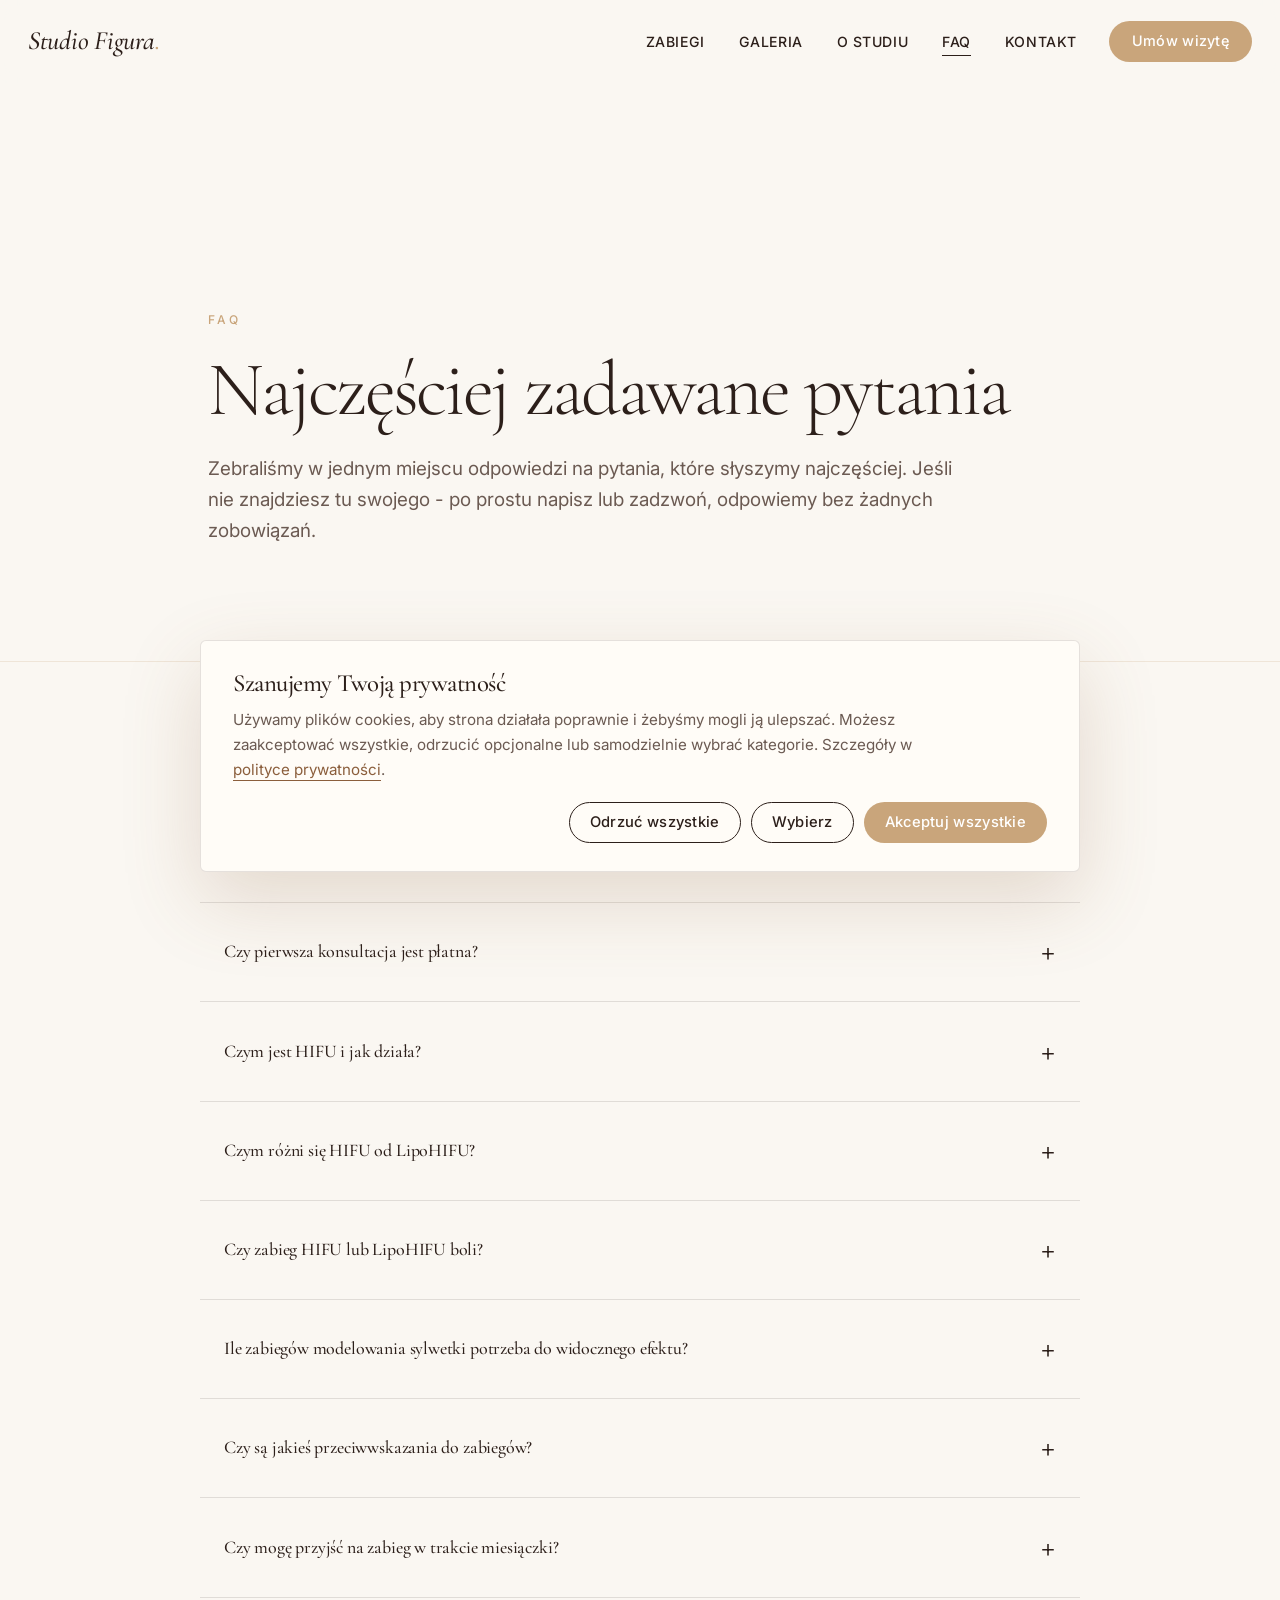
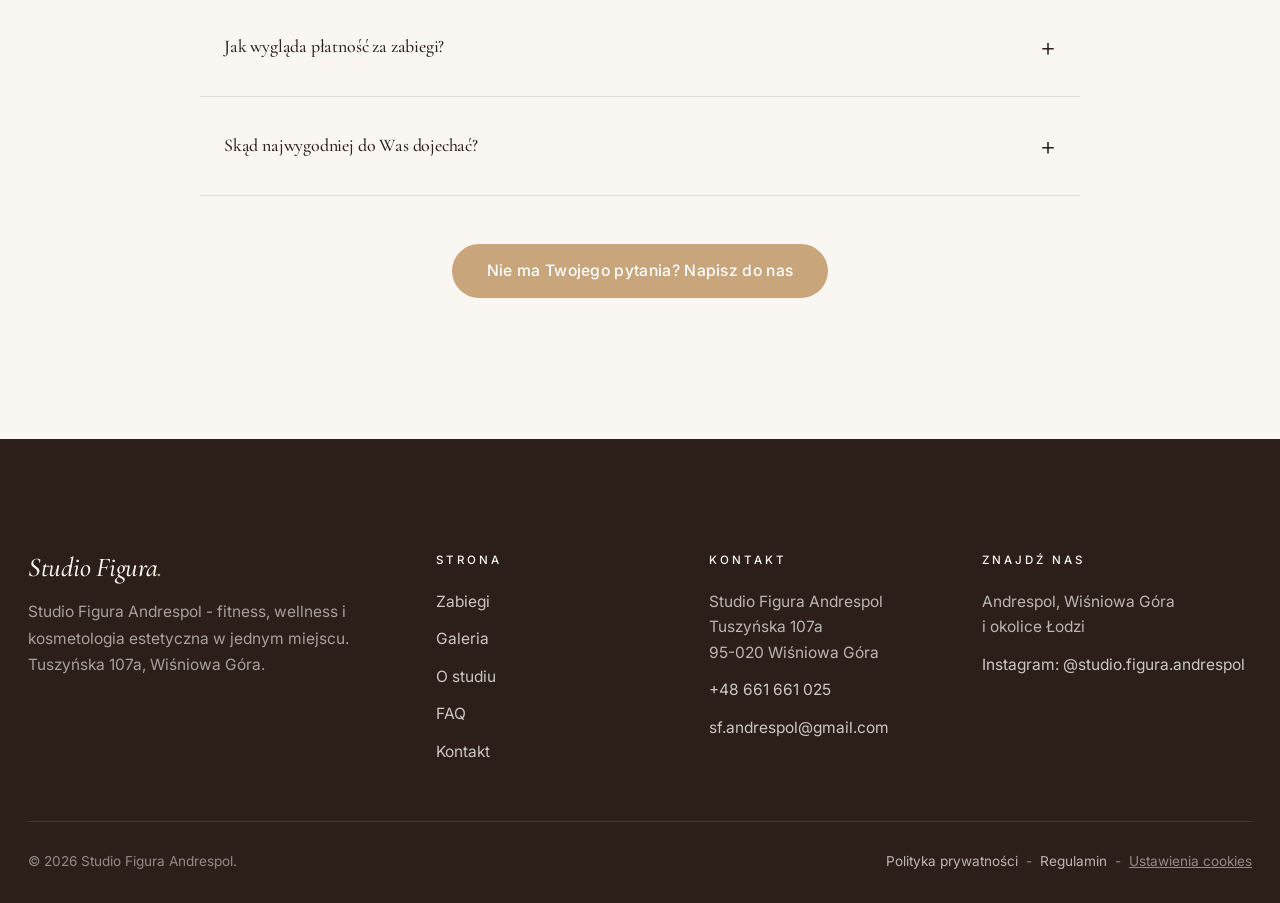
==== faq.html @ c06882e1 "feat: premium feminine visual upgrade (palette, typography, navbar, logo) Agent-Logs-Url: https://gi" ====
<!DOCTYPE html>
<html lang="pl">
<head>
  <meta charset="UTF-8" />
  <script>document.documentElement.classList.add("js")</script>
  <meta name="viewport" content="width=device-width, initial-scale=1.0" />
  <title>FAQ - najczęściej zadawane pytania | Studio Figura Andrespol</title>
  <meta name="description" content="Odpowiedzi na najczęstsze pytania o zabiegi w Studio Figura Andrespol: HIFU, LipoHIFU, modelowanie sylwetki, kosmetologia. Czas trwania, efekty, przeciwwskazania." />
  <meta name="theme-color" content="#C9A57B" />
  <link rel="icon" href="assets/favicon.svg" type="image/svg+xml" />
  <link rel="preconnect" href="https://fonts.googleapis.com" />
  <link rel="preconnect" href="https://fonts.gstatic.com" crossorigin />
  <link href="https://fonts.googleapis.com/css2?family=Cormorant+Garamond:ital,wght@0,300;0,400;0,500;0,600;1,400;1,500&display=swap" rel="stylesheet" />
  <link href="https://fonts.googleapis.com/css2?family=Inter:wght@300;400;500;600&display=swap" rel="stylesheet" />
  <link rel="stylesheet" href="style.css" />
  <meta name="robots" content="index, follow, max-image-preview:large, max-snippet:-1, max-video-preview:-1" />
  <meta name="author" content="Studio Figura Andrespol" />
  <link rel="canonical" href="https://studiofigura-andrespol.pl/faq" />
  <meta property="og:url" content="https://studiofigura-andrespol.pl/faq" />
  <meta property="og:type" content="website" />
  <meta property="og:locale" content="pl_PL" />
  <meta property="og:site_name" content="Studio Figura Andrespol" />
  <meta property="og:title" content="FAQ - najczęściej zadawane pytania | Studio Figura Andrespol" />
  <meta property="og:description" content="Odpowiedzi na najczęstsze pytania o zabiegi: HIFU, LipoHIFU, modelowanie sylwetki, kosmetologia." />
  <meta property="og:image" content="https://studiofigura-andrespol.pl/zdjecia/hifu.jpg" />
  <meta property="og:image:width" content="1600" />
  <meta property="og:image:height" content="1067" />
  <meta name="twitter:card" content="summary_large_image" />
  <meta name="twitter:title" content="FAQ - najczęściej zadawane pytania | Studio Figura Andrespol" />
  <meta name="twitter:description" content="Odpowiedzi na najczęstsze pytania o zabiegi w Studio Figura Andrespol." />
  <meta name="twitter:image" content="https://studiofigura-andrespol.pl/zdjecia/hifu.jpg" />
  <link rel="alternate" hreflang="pl-PL" href="https://studiofigura-andrespol.pl/faq" />
  <link rel="alternate" hreflang="x-default" href="https://studiofigura-andrespol.pl/faq" />
  <script type="application/ld+json">
  {
    "@context": "https://schema.org",
    "@type": "FAQPage",
    "mainEntity": [
      {
        "@type": "Question",
        "name": "Jak umówić wizytę w Studio Figura Andrespol?",
        "acceptedAnswer": {
          "@type": "Answer",
          "text": "Najprościej zadzwonić pod numer +48 661 661 025 albo napisać na sf.andrespol@gmail.com lub przez formularz na stronie. Można też napisać do nas na Instagramie @studio.figura.andrespol. Odpowiadamy zwykle tego samego dnia."
        }
      },
      {
        "@type": "Question",
        "name": "Czy pierwsza konsultacja jest płatna?",
        "acceptedAnswer": {
          "@type": "Answer",
          "text": "Nie. Pierwsza konsultacja jest bezpłatna i niezobowiązująca. Spotykamy się w studiu, sprawdzamy stan skóry lub sylwetki, słuchamy Twoich oczekiwań i proponujemy plan zabiegów. Decyzję, czy się na to umawiasz, podejmujesz na spokojnie w domu."
        }
      },
      {
        "@type": "Question",
        "name": "Czym jest HIFU i jak działa?",
        "acceptedAnswer": {
          "@type": "Answer",
          "text": "HIFU (High Intensity Focused Ultrasound) to skoncentrowane ultradźwięki, które docierają do głębszych warstw skóry i pobudzają je do produkcji nowego kolagenu. W efekcie skóra staje się bardziej napięta, a kontur twarzy bardziej wyraźny - bez nacięć, bez igieł i bez rekonwalescencji. Pierwsze efekty widać po kilku tygodniach, a pełny rezultat po 2-3 miesiącach."
        }
      },
      {
        "@type": "Question",
        "name": "Czym różni się HIFU od LipoHIFU?",
        "acceptedAnswer": {
          "@type": "Answer",
          "text": "Mechanizm jest podobny, ale głębokość pracy inna. HIFU pracuje na warstwie skóry właściwej i powięzi - ujędrnia i unosi tkanki. LipoHIFU dociera głębiej, do warstwy tkanki tłuszczowej, i służy do redukcji tłuszczu w wybranym miejscu (np. brzuch, uda, ramiona). Często łączymy oba zabiegi w jednej okolicy ciała - dla efektu modelującego i ujędrniającego jednocześnie."
        }
      },
      {
        "@type": "Question",
        "name": "Czy zabieg HIFU lub LipoHIFU boli?",
        "acceptedAnswer": {
          "@type": "Answer",
          "text": "Większość osób opisuje zabieg jako odczuwalny, ale całkowicie do zniesienia - przypomina lekkie ukłucia od środka i ciepło. Intensywność dobieramy do Twojego progu bólu. Po zabiegu nie ma siniaków ani opuchlizny - od razu wracasz do normalnych zajęć."
        }
      },
      {
        "@type": "Question",
        "name": "Ile zabiegów modelowania sylwetki potrzeba do widocznego efektu?",
        "acceptedAnswer": {
          "@type": "Answer",
          "text": "Pierwsze efekty widać już po 4-6 zabiegach, ale dla trwałego rezultatu zalecamy serię 10-12 sesji w odstępach 2-3 razy w tygodniu. Po skończonej serii wystarczy 1-2 wizyty miesięcznie dla utrzymania efektu. Każdy plan dobieramy indywidualnie - dużo zależy od punktu wyjścia i celu."
        }
      },
      {
        "@type": "Question",
        "name": "Czy są jakieś przeciwwskazania do zabiegów?",
        "acceptedAnswer": {
          "@type": "Answer",
          "text": "Tak. Najczęstsze przeciwwskazania to ciąża i karmienie piersią, choroby nowotworowe, rozrusznik serca, padaczka, świeże blizny, infekcje skórne, niektóre choroby autoimmunologiczne i przyjmowanie określonych leków. Pełną listę omawiamy podczas konsultacji - dlatego ten etap jest dla nas tak ważny."
        }
      },
      {
        "@type": "Question",
        "name": "Czy mogę przyjść na zabieg w trakcie miesiączki?",
        "acceptedAnswer": {
          "@type": "Answer",
          "text": "Większość zabiegów można wykonywać w trakcie miesiączki, jednak skóra bywa wtedy bardziej wrażliwa, a komfort niższy. Zabiegi w okolicy brzucha (np. LipoHIFU brzucha) lepiej przełożyć na inny termin. W razie wątpliwości po prostu zadzwoń - ustalimy wspólnie."
        }
      },
      {
        "@type": "Question",
        "name": "Jak wygląda płatność za zabiegi?",
        "acceptedAnswer": {
          "@type": "Answer",
          "text": "Płacisz za każdą wizytę po zabiegu - gotówką, kartą lub przelewem. Przy seriach zabiegów oferujemy zwykle korzystniejszą cenę za pakiet, ale to Ty decydujesz, czy chcesz płacić w pakiecie, czy za każdą wizytę osobno. Bez ukrytych kosztów - ceny zawsze są jasne na początku."
        }
      },
      {
        "@type": "Question",
        "name": "Skąd najwygodniej do Was dojechać?",
        "acceptedAnswer": {
          "@type": "Answer",
          "text": "Studio jest przy ulicy Tuszyńskiej 107a w Wiśniowej Górze (95-020), tuż obok Andrespolu. Dojeżdżamy łatwo z Łodzi (Widzew, Olechów), z Andrespolu, Bedonia, Brzezin i okolic. Pod studiem jest miejsce parkingowe."
        }
      }
    ]
  }
  </script>
</head>
<body>

  <header class="nav" role="banner">
    <div class="container nav__inner">
      <a href="index.html" class="nav__logo" aria-label="Studio Figura Andrespol - strona główna">
        <span class="nav__logo-mark">Studio Figura<span class="nav__logo-dot" aria-hidden="true">.</span></span>
      </a>
      <nav aria-label="Główna nawigacja">
        <ul class="nav__links">
          <li><a class="nav__link" data-page="oferta"      href="oferta.html">Zabiegi</a></li>
          <li><a class="nav__link" data-page="realizacje"  href="realizacje.html">Galeria</a></li>
          <li><a class="nav__link" data-page="o-pracowni"  href="o-pracowni.html">O studiu</a></li>
          <li><a class="nav__link" data-page="faq"         href="faq.html">FAQ</a></li>
          <li><a class="nav__link" data-page="kontakt"     href="kontakt.html">Kontakt</a></li>
          <li><a class="btn btn--primary nav__cta" href="kontakt.html">Umów wizytę</a></li>
        </ul>
      </nav>
      <button class="nav__burger" aria-label="Otwórz menu" aria-expanded="false"><span></span><span></span><span></span></button>
      <div class="nav__drawer" role="dialog" aria-label="Menu mobilne">
        <a class="nav__link" href="oferta.html">Zabiegi</a>
        <a class="nav__link" href="realizacje.html">Galeria</a>
        <a class="nav__link" href="o-pracowni.html">O studiu</a>
        <a class="nav__link" href="faq.html">FAQ</a>
        <a class="nav__link" href="kontakt.html">Kontakt</a>
        <a class="btn btn--primary" href="kontakt.html">Umów wizytę</a>
      </div>
    </div>
  </header>

  <section class="subhero">
    <div class="container subhero__inner">
      <span class="eyebrow reveal">FAQ</span>
      <h1 class="reveal delay-1">Najczęściej zadawane pytania</h1>
      <p class="lead reveal delay-2">Zebraliśmy w jednym miejscu odpowiedzi na pytania, które słyszymy najczęściej. Jeśli nie znajdziesz tu swojego - po prostu napisz lub zadzwoń, odpowiemy bez żadnych zobowiązań.</p>
    </div>
  </section>

  <section class="section">
    <div class="container">
      <div class="faq">

        <details class="faq__item reveal">
          <summary class="faq__q">Jak umówić wizytę w Studio Figura Andrespol?</summary>
          <div class="faq__a">
            Najprościej zadzwonić pod numer <a href="tel:+48661661025">+48 661 661 025</a> albo napisać na <a href="mailto:sf.andrespol@gmail.com">sf.andrespol@gmail.com</a> lub przez formularz na stronie. Można też napisać do nas na Instagramie <a href="https://www.instagram.com/studio.figura.andrespol/" rel="noopener" target="_blank">@studio.figura.andrespol</a>. Odpowiadamy zwykle tego samego dnia.
          </div>
        </details>

        <details class="faq__item reveal">
          <summary class="faq__q">Czy pierwsza konsultacja jest płatna?</summary>
          <div class="faq__a">
            Nie. Pierwsza konsultacja jest bezpłatna i niezobowiązująca. Spotykamy się w studiu, sprawdzamy stan skóry lub sylwetki, słuchamy Twoich oczekiwań i proponujemy plan zabiegów. Decyzję, czy się na to umawiasz, podejmujesz na spokojnie w domu.
          </div>
        </details>

        <details class="faq__item reveal">
          <summary class="faq__q">Czym jest HIFU i jak działa?</summary>
          <div class="faq__a">
            HIFU (High Intensity Focused Ultrasound) to skoncentrowane ultradźwięki, które docierają do głębszych warstw skóry i pobudzają je do produkcji nowego kolagenu. W efekcie skóra staje się bardziej napięta, a kontur twarzy bardziej wyraźny - bez nacięć, bez igieł i bez rekonwalescencji. Pierwsze efekty widać po kilku tygodniach, a pełny rezultat po 2-3 miesiącach.
          </div>
        </details>

        <details class="faq__item reveal">
          <summary class="faq__q">Czym różni się HIFU od LipoHIFU?</summary>
          <div class="faq__a">
            Mechanizm jest podobny, ale głębokość pracy inna. HIFU pracuje na warstwie skóry właściwej i powięzi - ujędrnia i unosi tkanki. LipoHIFU dociera głębiej, do warstwy tkanki tłuszczowej, i służy do redukcji tłuszczu w wybranym miejscu (np. brzuch, uda, ramiona). Często łączymy oba zabiegi w jednej okolicy ciała - dla efektu modelującego i ujędrniającego jednocześnie.
          </div>
        </details>

        <details class="faq__item reveal">
          <summary class="faq__q">Czy zabieg HIFU lub LipoHIFU boli?</summary>
          <div class="faq__a">
            Większość osób opisuje zabieg jako odczuwalny, ale całkowicie do zniesienia - przypomina lekkie ukłucia od środka i ciepło. Intensywność dobieramy do Twojego progu bólu. Po zabiegu nie ma siniaków ani opuchlizny - od razu wracasz do normalnych zajęć.
          </div>
        </details>

        <details class="faq__item reveal">
          <summary class="faq__q">Ile zabiegów modelowania sylwetki potrzeba do widocznego efektu?</summary>
          <div class="faq__a">
            Pierwsze efekty widać już po 4-6 zabiegach, ale dla trwałego rezultatu zalecamy serię 10-12 sesji w odstępach 2-3 razy w tygodniu. Po skończonej serii wystarczy 1-2 wizyty miesięcznie dla utrzymania efektu. Każdy plan dobieramy indywidualnie - dużo zależy od punktu wyjścia i celu.
          </div>
        </details>

        <details class="faq__item reveal">
          <summary class="faq__q">Czy są jakieś przeciwwskazania do zabiegów?</summary>
          <div class="faq__a">
            Tak. Najczęstsze przeciwwskazania to ciąża i karmienie piersią, choroby nowotworowe, rozrusznik serca, padaczka, świeże blizny, infekcje skórne, niektóre choroby autoimmunologiczne i przyjmowanie określonych leków. Pełną listę omawiamy podczas konsultacji - dlatego ten etap jest dla nas tak ważny.
          </div>
        </details>

        <details class="faq__item reveal">
          <summary class="faq__q">Czy mogę przyjść na zabieg w trakcie miesiączki?</summary>
          <div class="faq__a">
            Większość zabiegów można wykonywać w trakcie miesiączki, jednak skóra bywa wtedy bardziej wrażliwa, a komfort niższy. Zabiegi w okolicy brzucha (np. LipoHIFU brzucha) lepiej przełożyć na inny termin. W razie wątpliwości po prostu zadzwoń - ustalimy wspólnie.
          </div>
        </details>

        <details class="faq__item reveal">
          <summary class="faq__q">Jak wygląda płatność za zabiegi?</summary>
          <div class="faq__a">
            Płacisz za każdą wizytę po zabiegu - gotówką, kartą lub przelewem. Przy seriach zabiegów oferujemy zwykle korzystniejszą cenę za pakiet, ale to Ty decydujesz, czy chcesz płacić w pakiecie, czy za każdą wizytę osobno. Bez ukrytych kosztów - ceny zawsze są jasne na początku.
          </div>
        </details>

        <details class="faq__item reveal">
          <summary class="faq__q">Skąd najwygodniej do Was dojechać?</summary>
          <div class="faq__a">
            Studio jest przy ulicy Tuszyńskiej 107a w Wiśniowej Górze (95-020), tuż obok Andrespolu. Dojeżdżamy łatwo z Łodzi (Widzew, Olechów), z Andrespolu, Bedonia, Brzezin i okolic. Pod studiem jest miejsce parkingowe.
          </div>
        </details>

      </div>

      <div class="text-center mt-l reveal">
        <a class="btn btn--primary btn--lg" href="kontakt.html">Nie ma Twojego pytania? Napisz do nas</a>
      </div>
    </div>
  </section>

  <footer class="footer" role="contentinfo">
    <div class="container">
      <div class="footer__top">
        <div class="footer__brand">
          <span class="nav__logo-mark">Studio Figura<span class="nav__logo-dot" aria-hidden="true">.</span></span>
          <p>Studio Figura Andrespol - fitness, wellness i kosmetologia estetyczna w jednym miejscu. Tuszyńska 107a, Wiśniowa Góra.</p>
        </div>
        <div class="footer__col"><h5>Strona</h5>
          <ul>
            <li><a href="oferta.html">Zabiegi</a></li>
            <li><a href="realizacje.html">Galeria</a></li>
            <li><a href="o-pracowni.html">O studiu</a></li>
            <li><a href="faq.html">FAQ</a></li>
            <li><a href="kontakt.html">Kontakt</a></li>
          </ul>
        </div>
        <div class="footer__col"><h5>Kontakt</h5>
          <ul>
            <li>Studio Figura Andrespol<br/>Tuszyńska 107a<br/>95-020 Wiśniowa Góra</li>
            <li><a href="tel:+48661661025">+48 661 661 025</a></li>
            <li><a href="mailto:sf.andrespol@gmail.com">sf.andrespol@gmail.com</a></li>
          </ul>
        </div>
        <div class="footer__col"><h5>Znajdź nas</h5>
          <ul>
            <li>Andrespol, Wiśniowa Góra<br/>i okolice Łodzi</li>
            <li><a href="https://www.instagram.com/studio.figura.andrespol/" rel="noopener" target="_blank">Instagram: @studio.figura.andrespol</a></li>
          </ul>
        </div>
      </div>
      <div class="footer__bottom">
        <span>© <span id="year">2025</span> Studio Figura Andrespol.</span>
        <span><a href="polityka-prywatnosci.html">Polityka prywatności</a> &nbsp;-&nbsp; <a href="regulamin.html">Regulamin</a> &nbsp;-&nbsp; <button type="button" class="cookie__settings-link" data-cookie-settings>Ustawienia cookies</button></span>
      </div>
    </div>
  </footer>

  <script src="main.js" defer></script>
</body>
</html>
---- style.css ----
*,
*::before,
*::after { box-sizing: border-box; margin: 0; padding: 0; }

html { scroll-behavior: smooth; -webkit-text-size-adjust: 100%; }

:root {
  /* === Premium feminine palette - warm neutrals + champagne gold + dusty pink === */
  --bg-primary:        #FAF7F2;   /* cream - main background */
  --bg-secondary:      #F0E8DD;   /* soft beige / nude */
  --bg-dark:           #2C1F1A;   /* deep warm brown */

  --accent-primary:    #C9A57B;   /* warm gold / champagne - primary accent */
  --accent-secondary:  #E8B4A0;   /* dusty pink / nude pink */
  --accent-rose:       #D4A5A5;   /* powder rose */
  --accent-deep:       #8B5E3C;   /* warm caramel - hover states */

  --text-primary:      #2C1F1A;
  --text-secondary:    #6B5A52;
  --text-muted:        #A89B91;

  --border-soft:       rgba(201, 165, 123, 0.22);

  /* === Legacy aliases mapped to the new palette (resolved at use time) === */
  --bg:          var(--bg-primary);
  --bg-soft:     #F4EDE2;
  --bg-warm:     #EFE3D2;
  --beige:       var(--accent-primary);
  --beige-soft:  #E9D9C2;
  --ink:         var(--text-primary);
  --ink-soft:    var(--text-secondary);
  --espresso:    var(--accent-deep);
  --espresso-h:  #6E4828;

  --orange:      var(--accent-primary);
  --orange-h:    var(--accent-deep);
  --orange-soft: #EFD9BE;

  --line:        rgba(44, 31, 26, 0.12);
  --line-soft:   var(--border-soft);
  --shadow-sm:   0 2px 6px  rgba(44, 31, 26, 0.05);
  --shadow-md:   0 14px 40px rgba(139, 94, 60, 0.14);
  --shadow-lg:   0 28px 80px rgba(139, 94, 60, 0.20);

  --radius:      4px;
  --radius-lg:   6px;

  --maxw:        1320px;
  --nav-h:       80px;

  --space-3:    8px;
  --space-4:   12px;
  --space-5:   16px;
  --space-6:   24px;
  --space-7:   32px;
  --space-8:   48px;
  --space-9:   64px;
  --space-10:  80px;
  --space-11: 120px;
  --space-12: 160px;

  /* Typography: elegant serif display + clean sans body, per premium spa spec */
  --font-display: "Cormorant Garamond", "Playfair Display", Georgia, "Times New Roman", serif;
  --font-body:    "Inter", -apple-system, BlinkMacSystemFont, "Segoe UI", Roboto, Helvetica, Arial, sans-serif;
  --font-ui:      "Inter", -apple-system, BlinkMacSystemFont, "Segoe UI", Roboto, Helvetica, Arial, sans-serif;

  --fs-eyebrow: 0.75rem;
  --fs-body:    1.0625rem;
  --fs-lead:    1.18rem;
  --fs-h4:      1.18rem;
  --fs-h3:      clamp(1.4rem, 2.5vw, 1.8rem);
  --fs-h2:      clamp(2rem, 4vw, 3.5rem);
  --fs-h1:      clamp(2.8rem, 6vw, 5.5rem);

  --t-fast:      180ms cubic-bezier(.2,.7,.2,1);
  --t:           260ms cubic-bezier(.2,.7,.2,1);
  --t-slow:      700ms cubic-bezier(.2,.7,.2,1);
  --t-zoom:     1200ms cubic-bezier(.2,.7,.2,1);
}

body {
  font-family: var(--font-body);
  font-weight: 400;
  font-size: var(--fs-body);
  line-height: 1.65;
  color: var(--ink);
  background: var(--bg);
  -webkit-font-smoothing: antialiased;
  -moz-osx-font-smoothing: grayscale;
  overflow-x: hidden;
}

img, picture, video, svg { display: block; max-width: 100%; height: auto; }
a { color: inherit; text-decoration: none; }
ul { list-style: none; }
button { font: inherit; cursor: pointer; border: 0; background: none; color: inherit; }

::selection { background: var(--accent-primary); color: #FFFFFF; }

h1, h2, h3, h4, h5, .display {
  font-family: var(--font-display);
  font-weight: 400;
  color: var(--text-primary);
  letter-spacing: -0.02em;
  line-height: 1.1;
}
h1 { font-size: var(--fs-h1); font-weight: 300; letter-spacing: -0.02em; line-height: 1.05; }
h2 { font-size: var(--fs-h2); font-weight: 400; letter-spacing: -0.02em; line-height: 1.1; }
h3 { font-size: var(--fs-h3); font-weight: 500; letter-spacing: -0.015em; line-height: 1.2; }
h4 { font-size: var(--fs-h4); font-weight: 600; font-family: var(--font-ui); letter-spacing: -0.005em; line-height: 1.3; }

p { color: var(--text-primary); }
.lead { font-size: var(--fs-lead); line-height: 1.65; color: var(--text-secondary); max-width: 62ch; font-weight: 400; }
.muted { color: var(--text-secondary); }
.eyebrow {
  font-family: var(--font-ui);
  font-size: var(--fs-eyebrow);
  font-weight: 500;
  letter-spacing: 0.25em;
  text-transform: uppercase;
  color: var(--accent-primary);
  display: inline-block;
}

.container {
  width: 100%;
  max-width: var(--maxw);
  margin: 0 auto;
  padding: 0 28px;
}
@media (max-width: 640px) { .container { padding: 0 20px; } }

.section { padding: clamp(80px, 11vw, 160px) 0; }
.section--soft  { background: var(--bg-soft); }
.section--warm  { background: var(--bg-warm); }
.section--beige { background: var(--beige-soft); }
.section--dark  { background: var(--bg-dark); color: #EFE3D2; }
.section--dark h1, .section--dark h2, .section--dark h3, .section--dark h4 { color: #FAF7F2; }
.section--dark p, .section--dark .lead { color: rgba(250,247,242,0.78); }
.section--dark .eyebrow { color: var(--accent-secondary); }

.section__head {
  display: flex;
  flex-direction: column;
  gap: 18px;
  max-width: 760px;
  margin-bottom: clamp(48px, 7vw, 80px);
}
.section__head--center {
  margin-left: auto;
  margin-right: auto;
  align-items: center;
  text-align: center;
}
.section__head--split {
  display: grid;
  grid-template-columns: 1fr 1fr;
  gap: clamp(32px, 5vw, 80px);
  max-width: none;
  align-items: end;
}
.section__head--split .lead { margin-top: 0; }
@media (max-width: 800px) { .section__head--split { grid-template-columns: 1fr; align-items: start; } }

.grid { display: grid; gap: clamp(20px, 2.5vw, 32px); }
.grid-2 { grid-template-columns: repeat(2, 1fr); }
.grid-3 { grid-template-columns: repeat(3, 1fr); }
.grid-4 { grid-template-columns: repeat(4, 1fr); }
.grid--wide { gap: clamp(28px, 4vw, 56px); }
@media (max-width: 900px) { .grid-3, .grid-4 { grid-template-columns: repeat(2, 1fr); } }
@media (max-width: 600px) { .grid-2, .grid-3, .grid-4 { grid-template-columns: 1fr; } }

.btn {
  display: inline-flex;
  align-items: center;
  justify-content: center;
  gap: 10px;
  padding: 15px 28px;
  border-radius: 999px;
  font-family: var(--font-ui);
  font-size: 0.93rem;
  font-weight: 500;
  letter-spacing: 0.02em;
  line-height: 1;
  transition:
    background var(--t),
    color var(--t),
    transform var(--t),
    box-shadow var(--t),
    border-color var(--t);
  white-space: nowrap;
  border: 1px solid transparent;
}
.btn--primary {
  background: var(--accent-primary);
  color: #FFFFFF;
}
.btn--primary:hover,
.btn--primary:focus-visible {
  background: var(--accent-deep);
  transform: translateY(-2px);
  box-shadow: var(--shadow-md);
  outline: none;
}
.btn--ghost {
  background: transparent;
  color: var(--text-primary);
  border-color: var(--text-primary);
}
.btn--ghost:hover,
.btn--ghost:focus-visible {
  background: var(--accent-deep);
  color: #FFFFFF;
  border-color: var(--accent-deep);
  transform: translateY(-2px);
  outline: none;
}
.btn--light {
  background: #FFFFFF;
  color: var(--text-primary);
}
.btn--light:hover { background: var(--bg-secondary); transform: translateY(-2px); box-shadow: var(--shadow-md); }
.btn--lg { padding: 18px 34px; font-size: 0.98rem; }
.link-arrow {
  display: inline-flex;
  align-items: center;
  gap: 10px;
  font-family: var(--font-ui);
  font-weight: 500;
  font-size: 0.95rem;
  color: var(--ink);
  letter-spacing: 0.01em;
  border-bottom: 1px solid var(--ink);
  padding-bottom: 4px;
  transition: gap var(--t), opacity var(--t);
}
.link-arrow::after { content: "→"; transition: transform var(--t); }
.link-arrow:hover { gap: 14px; opacity: 0.7; }
.link-arrow:hover::after { transform: translateX(4px); }

.nav {
  position: sticky;
  top: 0;
  z-index: 50;
  background: transparent;
  border-bottom: 1px solid transparent;
  transition: border-color var(--t), box-shadow var(--t);
}
.nav::before {
  content: "";
  position: absolute;
  inset: 0;
  z-index: -1;
  background: rgba(250, 247, 242, 0.85);
  backdrop-filter: saturate(140%) blur(20px);
  -webkit-backdrop-filter: saturate(140%) blur(20px);
  transition: background var(--t), opacity var(--t);
}
.nav.is-scrolled {
  border-bottom-color: var(--border-soft);
}
.nav.is-scrolled::before {
  background: rgba(250, 247, 242, 0.94);
}

.has-hero .nav:not(.is-scrolled) {
  border-bottom-color: transparent;
}
.has-hero .nav:not(.is-scrolled)::before {
  background: transparent;
  backdrop-filter: none;
  -webkit-backdrop-filter: none;
}
.has-hero .nav:not(.is-scrolled) .nav__logo-mark,
.has-hero .nav:not(.is-scrolled) .nav__link { color: #FAF7F2; }
.has-hero .nav:not(.is-scrolled) .nav__logo-dot { color: var(--accent-secondary); }
.has-hero .nav:not(.is-scrolled) .nav__link:hover { background: rgba(250,247,242,0.12); color: #FAF7F2; }
.has-hero .nav:not(.is-scrolled) .nav__cta { background: #FAF7F2; color: var(--text-primary); }
.has-hero .nav:not(.is-scrolled) .nav__cta:hover { background: #FFFFFF; color: var(--accent-deep); }
.has-hero .nav:not(.is-scrolled) .nav__burger span { background: #FAF7F2; }

.nav__inner {
  display: flex;
  align-items: center;
  justify-content: space-between;
  height: var(--nav-h);
  gap: 24px;
}
@media (max-width: 920px) {
  :root { --nav-h: 64px; }
}
@media (max-width: 480px) {
  :root { --nav-h: 60px; }
}
.nav__logo {
  display: inline-flex;
  align-items: baseline;
  gap: 1px;
  text-decoration: none;
  flex-shrink: 0;
}
.nav__logo-mark {
  font-family: var(--font-display);
  font-style: italic;
  font-weight: 500;
  font-size: 1.65rem;
  line-height: 1;
  letter-spacing: -0.01em;
  color: var(--text-primary);
  transition: color var(--t);
}
.nav__logo-dot {
  font-family: var(--font-display);
  font-style: italic;
  font-weight: 500;
  font-size: 1.65rem;
  line-height: 1;
  color: var(--accent-primary);
  margin-left: 0;
}
.nav__logo:hover .nav__logo-mark { opacity: 0.7; }
.nav__links {
  display: flex;
  align-items: center;
  gap: 2px;
}
.nav__link {
  position: relative;
  padding: 10px 16px;
  font-family: var(--font-ui);
  font-size: 0.88rem;
  font-weight: 500;
  letter-spacing: 0.04em;
  text-transform: uppercase;
  color: var(--text-primary);
  border-radius: 4px;
  transition: color var(--t), background var(--t), opacity var(--t);
}
.nav__link:hover { background: rgba(139, 94, 60, 0.06); color: var(--accent-deep); }
.nav__link.is-active::after {
  content: "";
  position: absolute;
  left: 16px; right: 16px;
  bottom: 4px;
  height: 1px;
  background: currentColor;
}
.nav__cta {
  margin-left: 14px;
  padding: 12px 22px;
  font-size: 0.9rem;
}
.nav__burger {
  display: none;
  width: 40px;
  height: 40px;
  border-radius: 4px;
  position: relative;
}
.nav__burger span {
  display: block;
  position: absolute;
  left: 10px; right: 10px;
  height: 1.5px;
  background: var(--ink);
  transition: transform var(--t), opacity var(--t), top var(--t), background var(--t);
}
.nav__burger span:nth-child(1) { top: 14px; }
.nav__burger span:nth-child(2) { top: 19px; }
.nav__burger span:nth-child(3) { top: 24px; }
.nav.is-open .nav__burger span:nth-child(1) { top: 19px; transform: rotate(45deg); background: var(--ink); }
.nav.is-open .nav__burger span:nth-child(2) { opacity: 0; }
.nav.is-open .nav__burger span:nth-child(3) { top: 19px; transform: rotate(-45deg); background: var(--ink); }

.nav__drawer {
  position: fixed;
  top: var(--nav-h);
  left: 0;
  right: 0;
  bottom: 0;
  height: calc(100vh - var(--nav-h));
  height: calc(100dvh - var(--nav-h));
  background: var(--bg);
  padding: 24px clamp(20px, 5vw, 32px) calc(32px + env(safe-area-inset-bottom, 0px));
  display: flex;
  flex-direction: column;
  gap: 4px;
  z-index: 49;
  overflow-y: auto;
  overscroll-behavior: contain;
  -webkit-overflow-scrolling: touch;
  opacity: 0;
  visibility: hidden;
  transform: translateY(-8px);
  transition: opacity var(--t), transform var(--t), visibility 0s linear var(--t);
}
.nav__drawer .nav__link {
  padding: 18px 4px;
  font-size: 1.1rem;
  color: var(--ink);
  border-bottom: 1px solid var(--line-soft);
  border-radius: 0;
}
.nav__drawer .nav__link:hover { background: transparent; opacity: 0.7; }
.nav__drawer .btn { margin-top: 24px; align-self: stretch; text-align: center; }
.nav.is-open .nav__drawer {
  opacity: 1;
  visibility: visible;
  transform: translateY(0);
  transition: opacity var(--t), transform var(--t), visibility 0s;
}
.nav.is-open {
  border-bottom-color: var(--line-soft);
}
.nav.is-open::before {
  background: var(--bg);
  backdrop-filter: none;
  -webkit-backdrop-filter: none;
}
.has-hero .nav:not(.is-scrolled).is-open {
  border-bottom-color: var(--line-soft);
}
.has-hero .nav:not(.is-scrolled).is-open::before {
  background: var(--bg);
}
.has-hero .nav:not(.is-scrolled).is-open .nav__logo-mark,
.has-hero .nav:not(.is-scrolled).is-open .nav__logo-dot { color: var(--ink); }
.has-hero .nav:not(.is-scrolled).is-open .nav__burger span { background: var(--ink); }

@media (min-width: 921px) {
  .nav__drawer { display: none !important; }
}
@media (max-width: 920px) {
  .nav__links { display: none; }
  .nav__burger { display: block; }
  .nav__inner { gap: 12px; }
}

.hero {
  position: relative;
  min-height: 100vh;
  min-height: 100svh;
  display: flex;
  align-items: flex-end;
  color: #FAF7F2;
  isolation: isolate;
  overflow: hidden;
  margin-top: calc(-1 * var(--nav-h));
  padding-top: var(--nav-h);
}
.hero__media,
.hero__media picture,
.hero__media img {
  position: absolute;
  inset: 0;
  width: 100%;
  
  height: 110%;
  object-fit: cover;
  z-index: -2;
}
.hero__media { will-change: transform; transform: translate3d(0,0,0); }
.hero::after {
  content: "";
  position: absolute;
  inset: 0;
  background:
    linear-gradient(180deg, rgba(44,31,26,0.30) 0%, rgba(44,31,26,0.18) 35%, rgba(44,31,26,0.55) 75%, rgba(44,31,26,0.82) 100%);
  z-index: -1;
}
.hero .container { width: 100%; }
.hero__inner {
  padding: clamp(80px, 16vw, 180px) 0 clamp(64px, 9vw, 110px);
  max-width: 980px;
}
.hero__eyebrow {
  color: var(--accent-secondary);
  letter-spacing: 0.3em;
  font-size: 0.72rem;
  margin-bottom: clamp(20px, 3vw, 36px);
}
.hero h1 {
  color: #FAF7F2;
  margin: 0 0 clamp(22px, 3vw, 36px);
  font-weight: 300;
  letter-spacing: -0.02em;
  line-height: 1.02;
  text-wrap: balance;
}
.hero p {
  color: rgba(250,247,242,0.88);
  font-size: clamp(1.05rem, 1.4vw, 1.25rem);
  line-height: 1.6;
  max-width: 56ch;
  font-weight: 300;
}
.hero__cta {
  margin-top: clamp(28px, 4vw, 44px);
  display: flex;
  flex-wrap: wrap;
  gap: 14px;
}
.hero__cta .btn--ghost {
  color: #FAF7F2;
  border-color: rgba(250,247,242,0.55);
}
.hero__cta .btn--ghost:hover {
  background: #FAF7F2;
  color: var(--text-primary);
  border-color: #FAF7F2;
}
.hero__scroll {
  position: absolute;
  bottom: 32px;
  left: 50%;
  transform: translateX(-50%);
  font-family: var(--font-ui);
  font-size: 0.7rem;
  letter-spacing: 0.3em;
  text-transform: uppercase;
  color: rgba(250,247,242,0.7);
  display: flex;
  flex-direction: column;
  align-items: center;
  gap: 12px;
  z-index: 1;
}
.hero__scroll::after {
  content: "";
  width: 1px;
  height: 38px;
  background: rgba(250,247,242,0.5);
  animation: scrollHint 2.4s ease-in-out infinite;
  transform-origin: top;
}
@keyframes scrollHint {
  0%, 100% { transform: scaleY(0.4); opacity: 0.4; }
  50%      { transform: scaleY(1);   opacity: 1; }
}
@media (max-width: 720px) { .hero__scroll { display: none; } }

.subhero {
  padding: clamp(140px, 18vw, 220px) 0 clamp(72px, 9vw, 120px);
  background: var(--bg);
  border-bottom: 1px solid var(--line-soft);
}
.subhero__inner { max-width: 920px; }
.subhero h1 { margin: 18px 0 22px; letter-spacing: -0.035em; }

.card {
  background: transparent;
  border-radius: var(--radius-lg);
  overflow: hidden;
  transition: transform var(--t);
  display: flex;
  flex-direction: column;
}
.card__media {
  aspect-ratio: 4 / 3;
  overflow: hidden;
  background: var(--beige-soft);
  border-radius: var(--radius);
}
.card__media picture { display: block; width: 100%; height: 100%; }
.card__media img {
  width: 100%;
  height: 100%;
  object-fit: cover;
  transition: transform var(--t-zoom);
}
.card:hover .card__media img { transform: scale(1.05); }
.card__body {
  padding: 22px 2px 4px;
  display: flex;
  flex-direction: column;
  gap: 10px;
  flex: 1;
}
.card__title { font-size: 1.25rem; }
.card__desc { color: var(--ink-soft); font-size: 0.97rem; line-height: 1.6; }
.card__foot { margin-top: auto; padding-top: 16px; }

.service-tile {
  position: relative;
  display: block;
  overflow: hidden;
  border-radius: var(--radius-lg);
  isolation: isolate;
  color: #FAF7F2;
  text-decoration: none;
  background: var(--bg-dark);
}
.service-tile__media {
  aspect-ratio: 4 / 5;
  overflow: hidden;
}
.service-tile__media picture,
.service-tile__media img {
  width: 100%; height: 100%;
  display: block;
  object-fit: cover;
  transition: transform var(--t-zoom), opacity var(--t);
}
.service-tile:hover .service-tile__media img { transform: scale(1.06); }
.service-tile__overlay {
  position: absolute;
  inset: 0;
  background: linear-gradient(180deg, rgba(44,31,26,0) 35%, rgba(44,31,26,0.70) 100%);
  z-index: 1;
  transition: background var(--t);
}
.service-tile:hover .service-tile__overlay { background: linear-gradient(180deg, rgba(44,31,26,0.20) 0%, rgba(44,31,26,0.78) 100%); }
.service-tile__body {
  position: absolute;
  left: clamp(20px, 2.4vw, 32px);
  right: clamp(20px, 2.4vw, 32px);
  bottom: clamp(20px, 2.4vw, 32px);
  z-index: 2;
  display: flex;
  flex-direction: column;
  gap: 10px;
}
.service-tile__num {
  font-family: var(--font-ui);
  font-size: 0.7rem;
  letter-spacing: 0.3em;
  text-transform: uppercase;
  color: var(--accent-secondary);
}
.service-tile h3 {
  color: #FAF7F2;
  font-size: clamp(1.4rem, 2.2vw, 2rem);
  letter-spacing: -0.015em;
  font-weight: 400;
}
.service-tile p {
  display: none;
}
.service-tile__arrow {
  position: absolute;
  top: clamp(20px, 2.4vw, 28px);
  right: clamp(20px, 2.4vw, 28px);
  width: 44px; height: 44px;
  border-radius: 50%;
  background: rgba(250,247,242,0.18);
  backdrop-filter: blur(8px);
  border: 1px solid rgba(250,247,242,0.4);
  display: grid;
  place-items: center;
  color: #FAF7F2;
  z-index: 2;
  transition: background var(--t), transform var(--t);
}
.service-tile:hover .service-tile__arrow { background: var(--accent-primary); color: var(--text-primary); transform: rotate(-45deg); border-color: var(--accent-primary); }
.service-tile__arrow::before { content: "→"; font-size: 1.05rem; line-height: 1; }

.service-card {
  background: var(--bg-soft);
  border: 1px solid var(--line-soft);
  border-radius: var(--radius-lg);
  padding: 36px 32px 32px;
  transition: transform var(--t), border-color var(--t);
  display: flex;
  flex-direction: column;
  gap: 18px;
}
.service-card:hover {
  transform: translateY(-3px);
  border-color: var(--line);
}
.service-card__icon {
  width: 52px;
  height: 52px;
  border-radius: 6px;
  background: var(--bg);
  border: 1px solid var(--line-soft);
  color: var(--ink);
  display: grid;
  place-items: center;
}
.service-card__icon svg { width: 24px; height: 24px; }
.service-card h3 { font-size: 1.4rem; }
.service-card p { color: var(--ink-soft); font-size: 0.97rem; }
.service-card__foot { margin-top: auto; padding-top: 12px; }

.steps {
  counter-reset: step;
  border-top: 1px solid var(--line);
}
.step {
  display: grid;
  grid-template-columns: 1fr;
  gap: 6px;
  padding: clamp(28px, 4vw, 44px) 0;
  border-bottom: 1px solid var(--line);
  position: relative;
  align-items: start;
}
.step__num {
  font-family: var(--font-ui);
  font-size: 0.74rem;
  font-weight: 500;
  color: var(--ink-soft);
  letter-spacing: 0.22em;
  text-transform: uppercase;
  line-height: 1.2;
  margin: 0 0 2px;
}
.step__body { display: flex; flex-direction: column; gap: 10px; max-width: 64ch; }
.step > h3,
.step > p { max-width: 64ch; }
.step > h3 + p { margin-top: 8px; }
.step h3 { font-size: clamp(1.4rem, 2.2vw, 2rem); letter-spacing: -0.02em; }
.step p { color: var(--ink-soft); font-size: 1.05rem; line-height: 1.55; }
.step__icon {
  position: absolute;
  top: clamp(28px, 4vw, 44px);
  right: 0;
  width: 56px; height: 56px;
  border-radius: 50%;
  border: 1px solid var(--line);
  display: grid;
  place-items: center;
  color: var(--ink);
}
.step__icon svg { width: 26px; height: 26px; }
.step:has(.step__icon) { padding-right: 76px; }
@media (max-width: 480px) {
  .step:has(.step__icon) { padding-right: 0; }
  .step__icon { display: none; }
}

.feature {
  display: flex;
  flex-direction: column;
  gap: 16px;
  padding: 6px 4px;
}
.feature__icon {
  width: 48px;
  height: 48px;
  border-radius: 6px;
  background: transparent;
  border: 1px solid var(--line);
  display: grid;
  place-items: center;
  color: var(--ink);
}
.feature__icon svg { width: 22px; height: 22px; }
.feature h4 { font-size: 1.1rem; }
.feature p { color: var(--ink-soft); font-size: 0.97rem; line-height: 1.6; }

.tile {
  position: relative;
  border-radius: var(--radius-lg);
  overflow: hidden;
  display: block;
  isolation: isolate;
  background: var(--beige-soft);
  cursor: pointer;
}
.tile__media {
  aspect-ratio: 16 / 10;
  overflow: hidden;
}
.tile--portrait .tile__media { aspect-ratio: 4 / 5; }
.tile--wide    .tile__media { aspect-ratio: 16 / 9; }
.tile__media picture {
  display: block;
  width: 100%;
  height: 100%;
}
.tile__media img {
  width: 100%; height: 100%;
  object-fit: cover;
  transition: transform var(--t-zoom);
}
.tile:hover .tile__media img,
.tile:focus-visible .tile__media img { transform: scale(1.05); }
.tile__caption {
  display: none;
}

.realizacje-grid {
  display: grid;
  grid-template-columns: repeat(6, 1fr);
  gap: clamp(20px, 2.5vw, 40px);
}
.realizacje-grid > .tile { grid-column: span 3; }
.realizacje-grid > .tile.tile--feature { grid-column: span 6; }
.realizacje-grid > .tile.tile--third   { grid-column: span 2; }
@media (max-width: 900px) {
  .realizacje-grid { grid-template-columns: repeat(2, 1fr); }
  .realizacje-grid > .tile,
  .realizacje-grid > .tile.tile--feature,
  .realizacje-grid > .tile.tile--third { grid-column: span 2; }
}
@media (max-width: 560px) {
  .realizacje-grid { grid-template-columns: 1fr; }
  .realizacje-grid > .tile,
  .realizacje-grid > .tile.tile--feature,
  .realizacje-grid > .tile.tile--third { grid-column: span 1; }
}

.cta-banner {
  background: linear-gradient(135deg, var(--bg-dark) 0%, #4A2F22 55%, var(--accent-deep) 100%);
  color: #FAF7F2;
  border-radius: var(--radius-lg);
  padding: clamp(48px, 7vw, 96px);
  display: grid;
  gap: 32px;
  align-items: center;
  grid-template-columns: 1.5fr auto;
  position: relative;
  overflow: hidden;
}
.cta-banner::before {
  content: "";
  position: absolute;
  inset: 0;
  background: radial-gradient(120% 80% at 100% 0%, rgba(232, 180, 160, 0.18) 0%, transparent 60%);
  pointer-events: none;
}
.cta-banner > * { position: relative; z-index: 1; }
.cta-banner h2 { color: #FAF7F2; max-width: 18ch; letter-spacing: -0.02em; font-weight: 300; }
.cta-banner p { color: rgba(250,247,242,0.85); margin-top: 18px; max-width: 56ch; font-size: 1.08rem; line-height: 1.6; }
.cta-banner .btn--light { padding: 18px 32px; }
@media (max-width: 820px) {
  .cta-banner { grid-template-columns: 1fr; padding: 44px 32px; }
}

.form {
  display: grid;
  gap: 22px;
  background: transparent;
  padding: 0;
  border-radius: 0;
  border: 0;
}
.form--card {
  background: var(--bg-soft);
  padding: clamp(32px, 4vw, 48px);
  border-radius: var(--radius-lg);
  border: 1px solid var(--line-soft);
}
.form__row { display: grid; gap: 22px; grid-template-columns: 1fr 1fr; }
@media (max-width: 600px) { .form__row { grid-template-columns: 1fr; } }
.field { display: flex; flex-direction: column; gap: 8px; }
.field label {
  font-family: var(--font-ui);
  font-size: 0.78rem;
  font-weight: 500;
  color: var(--ink-soft);
  letter-spacing: 0.18em;
  text-transform: uppercase;
}
.field input,
.field select,
.field textarea {
  width: 100%;
  font: inherit;
  font-size: 1rem;
  color: var(--ink);
  background: transparent;
  border: 0;
  border-bottom: 1px solid var(--line);
  border-radius: 0;
  padding: 12px 0;
  transition: border-color var(--t);
}
.form--card .field input,
.form--card .field select,
.form--card .field textarea {
  background: var(--bg);
  border: 1px solid var(--line);
  border-radius: var(--radius);
  padding: 14px 16px;
}
.field textarea { min-height: 160px; resize: vertical; }
.field input:focus,
.field select:focus,
.field textarea:focus {
  outline: none;
  border-color: var(--ink);
}
.form--card .field input:focus,
.form--card .field select:focus,
.form--card .field textarea:focus {
  background: #fff;
  box-shadow: 0 0 0 3px rgba(139,94,60,0.12);
}
.field__hint { color: var(--ink-soft); font-size: 0.85rem; line-height: 1.5; }
.field--file input[type="file"] {
  padding: 12px 0;
  background: transparent;
  border: 0;
  border-bottom: 1px dashed var(--line);
  border-radius: 0;
}
.form--card .field--file input[type="file"] {
  background: var(--bg);
  border: 1px dashed var(--line);
  border-radius: var(--radius);
  padding: 12px 14px;
}
.form__submit { display: flex; align-items: center; gap: 18px; flex-wrap: wrap; padding-top: 8px; }
.form__submit .field__hint { font-size: 0.85rem; }
.field--consent { gap: 0; }
.field label.consent {
  display: flex;
  gap: 10px;
  align-items: flex-start;
  font-family: inherit;
  font-size: 0.9rem;
  font-weight: 400;
  color: var(--ink-soft);
  letter-spacing: 0;
  text-transform: none;
  line-height: 1.55;
  cursor: pointer;
}
.field label.consent input[type="checkbox"] {
  width: auto;
  margin-top: 3px;
  flex: 0 0 auto;
}
.field label.consent span {
  flex: 1 1 auto;
  min-width: 0;
  overflow-wrap: anywhere;
}
.field label.consent a {
  color: var(--espresso);
  text-decoration: underline;
}

.offer-block {
  display: grid;
  grid-template-columns: 1fr 1fr;
  gap: clamp(32px, 6vw, 96px);
  align-items: center;
  padding: clamp(56px, 9vw, 120px) 0;
  border-top: 1px solid var(--line);
}
.offer-block:first-of-type { border-top: 0; padding-top: 0; }
.offer-block--reverse .offer-block__media { order: 2; }
@media (max-width: 860px) {
  .offer-block { grid-template-columns: 1fr; gap: 32px; }
  .offer-block--reverse .offer-block__media { order: 0; }
}
.offer-block__media {
  border-radius: var(--radius-lg);
  overflow: hidden;
  aspect-ratio: 4 / 5;
}
.offer-block__media picture { display: block; width: 100%; height: 100%; }
.offer-block__media img { width: 100%; height: 100%; object-fit: cover; transition: transform var(--t-zoom); }
.offer-block:hover .offer-block__media img { transform: scale(1.04); }
.offer-block__body { display: flex; flex-direction: column; gap: 22px; }
.offer-block__body h2 { font-size: clamp(1.9rem, 3.2vw, 2.6rem); letter-spacing: -0.025em; }
.offer-block__body p { color: var(--ink-soft); font-size: 1.05rem; line-height: 1.65; }
.offer-block__list {
  display: grid;
  gap: 14px;
  margin-top: 8px;
}
.offer-block__list li {
  position: relative;
  padding-left: 28px;
  color: var(--ink);
  font-size: 0.98rem;
  line-height: 1.55;
}
.offer-block__list li::before {
  content: "";
  position: absolute;
  left: 0; top: 12px;
  width: 16px; height: 1px;
  background: var(--ink);
}
.offer-block__cta { display: flex; flex-wrap: wrap; gap: 12px; margin-top: 12px; }

.story {
  display: grid;
  grid-template-columns: 1fr 1fr;
  gap: clamp(32px, 5vw, 64px);
  align-items: start;
}
@media (max-width: 860px) { .story { grid-template-columns: 1fr; } }
.story__media {
  border-radius: var(--radius-lg);
  overflow: hidden;
  aspect-ratio: 4 / 5;
  position: sticky;
  top: calc(var(--nav-h) + 16px);
}
@media (max-width: 860px) {
  .story__media { position: static; top: auto; }
}
.story__media picture { display: block; width: 100%; height: 100%; }
.story__media img { width: 100%; height: 100%; object-fit: cover; }
.story__body { display: flex; flex-direction: column; gap: 18px; max-width: 60ch; }
.story__body p { color: var(--ink); }

.values { display: grid; gap: 24px; grid-template-columns: repeat(2, 1fr); }
@media (max-width: 700px) { .values { grid-template-columns: 1fr; } }
.value {
  padding: 26px;
  border: 1px solid var(--line-soft);
  border-radius: var(--radius-lg);
  background: var(--bg-soft);
}
.value h4 { margin-bottom: 8px; }
.value p { color: var(--ink-soft); font-size: 0.97rem; }

.faq { display: grid; gap: 0; max-width: 880px; margin: 0 auto; border-top: 1px solid var(--line); }
.faq__item {
  background: transparent;
  border: 0;
  border-bottom: 1px solid var(--line);
  border-radius: 0;
  overflow: hidden;
  transition: background var(--t);
}
.faq__item[open] {
  background: var(--bg-soft);
}
.faq__q {
  list-style: none;
  cursor: pointer;
  padding: 28px 24px;
  display: flex;
  justify-content: space-between;
  align-items: center;
  gap: 16px;
  font-family: var(--font-display);
  font-weight: 500;
  font-size: clamp(1.05rem, 1.4vw, 1.25rem);
  letter-spacing: -0.01em;
  color: var(--ink);
  transition: padding var(--t);
}
.faq__q::-webkit-details-marker { display: none; }
.faq__q::after {
  content: "+";
  font-family: var(--font-ui);
  font-weight: 300;
  font-size: 1.6rem;
  color: var(--ink);
  transition: transform var(--t);
  flex-shrink: 0;
}
.faq__item[open] .faq__q::after { content: "-"; }
.faq__a { padding: 0 24px 28px; color: var(--ink-soft); line-height: 1.7; max-width: 70ch; }

.contact-grid {
  display: grid;
  grid-template-columns: 1.4fr 1fr;
  gap: clamp(40px, 6vw, 96px);
  align-items: start;
}
@media (max-width: 900px) { .contact-grid { grid-template-columns: 1fr; } }
.contact-info {
  display: flex;
  flex-direction: column;
  gap: 32px;
  padding: clamp(32px, 4vw, 48px);
  background: var(--bg-dark);
  color: #FAF7F2;
  border-radius: var(--radius-lg);
}
.contact-info__row { display: flex; flex-direction: column; gap: 6px; }
.contact-info__label {
  font-family: var(--font-ui);
  font-size: 0.72rem;
  letter-spacing: 0.26em;
  text-transform: uppercase;
  color: var(--accent-secondary);
}
.contact-info__value { font-size: 1.08rem; color: #FAF7F2; line-height: 1.55; }
.contact-info__value a { color: #FAF7F2; transition: opacity var(--t), color var(--t); }
.contact-info__value a:hover { opacity: 1; color: var(--accent-primary); }

.contact-cta {
  display: grid;
  grid-template-columns: 2fr 1fr;
  gap: clamp(28px, 4vw, 64px);
  align-items: end;
  padding: 0 0 clamp(40px, 6vw, 64px);
  border-bottom: 1px solid var(--line);
  margin-bottom: clamp(40px, 6vw, 72px);
}
.contact-cta h2 { font-size: clamp(2rem, 4vw, 3.2rem); letter-spacing: -0.025em; max-width: 18ch; }
.contact-cta p { color: var(--ink-soft); font-size: 1.1rem; max-width: 36ch; }
@media (max-width: 800px) { .contact-cta { grid-template-columns: 1fr; align-items: start; } }

.footer {
  background: var(--bg-dark);
  color: rgba(250,247,242,0.7);
  padding: clamp(72px, 9vw, 120px) 0 32px;
  margin-top: 0;
}
.footer a { color: rgba(250,247,242,0.78); transition: color var(--t), opacity var(--t); }
.footer a:hover { color: var(--accent-primary); opacity: 1; }
.footer__top {
  display: grid;
  gap: 48px;
  grid-template-columns: 1.6fr 1fr 1fr 1.2fr;
  padding-bottom: 56px;
  border-bottom: 1px solid rgba(250,247,242,0.12);
}
@media (max-width: 900px) { .footer__top { grid-template-columns: 1fr 1fr; } }
@media (max-width: 560px) { .footer__top { grid-template-columns: 1fr; } }
.footer__brand { display: flex; flex-direction: column; gap: 18px; max-width: 36ch; }
.footer__brand .nav__logo-mark { color: #FAF7F2; font-size: 1.7rem; }
.footer__brand .nav__logo-dot  { color: var(--accent-primary); font-size: 1.7rem; }
.footer__brand p { color: rgba(250,247,242,0.6); font-size: 0.97rem; line-height: 1.7; }
.footer__col h5 {
  font-family: var(--font-ui);
  color: #FAF7F2;
  font-size: 0.72rem;
  letter-spacing: 0.26em;
  text-transform: uppercase;
  font-weight: 500;
  margin-bottom: 22px;
}
.footer__col ul { display: flex; flex-direction: column; gap: 12px; font-size: 0.97rem; }
.footer__bottom {
  padding-top: 28px;
  display: flex;
  justify-content: space-between;
  gap: 16px;
  flex-wrap: wrap;
  font-size: 0.85rem;
  color: rgba(250,247,242,0.5);
}
.footer__bottom a { color: rgba(250,247,242,0.7); }

.js .reveal {
  opacity: 0;
  transform: translateY(24px);
  transition: opacity var(--t-slow), transform var(--t-slow);
  will-change: opacity, transform;
}
.js .reveal.is-in {
  opacity: 1;
  transform: translateY(0);
}
.reveal.delay-1 { transition-delay: 100ms; }
.reveal.delay-2 { transition-delay: 200ms; }
.reveal.delay-3 { transition-delay: 300ms; }
.reveal.delay-4 { transition-delay: 400ms; }

@media (prefers-reduced-motion: reduce) {
  *, *::before, *::after {
    transition: none !important;
    animation: none !important;
  }
  .js .reveal { opacity: 1; transform: none; }
  html { scroll-behavior: auto; }
  .hero__media { transform: none !important; }
}

.lightbox {
  position: fixed;
  inset: 0;
  z-index: 200;
  background: rgba(44, 31, 26, 0.93);
  display: flex;
  align-items: center;
  justify-content: center;
  padding: clamp(24px, 4vw, 64px);
  opacity: 0;
  pointer-events: none;
  transition: opacity var(--t);
}
.lightbox.is-open { opacity: 1; pointer-events: auto; }
.lightbox__stage {
  position: relative;
  max-width: min(1400px, 100%);
  max-height: 100%;
  display: flex;
  flex-direction: column;
  align-items: center;
  gap: 14px;
}
.lightbox__img {
  max-width: 100%;
  max-height: calc(100vh - 160px);
  object-fit: contain;
  border-radius: var(--radius);
  box-shadow: 0 30px 80px rgba(0,0,0,0.5);
}
.lightbox__caption {
  display: none;
}
.lightbox__btn {
  position: absolute;
  top: 50%;
  transform: translateY(-50%);
  width: 52px;
  height: 52px;
  border-radius: 50%;
  background: rgba(250,247,242,0.1);
  border: 1px solid rgba(250,247,242,0.25);
  color: #FAF7F2;
  font-size: 1.4rem;
  display: grid;
  place-items: center;
  transition: background var(--t), transform var(--t);
}
.lightbox__btn:hover { background: rgba(250,247,242,0.2); }
.lightbox__prev { left: clamp(8px, 2vw, 32px); }
.lightbox__next { right: clamp(8px, 2vw, 32px); }
.lightbox__close {
  position: absolute;
  top: clamp(16px, 2vw, 28px);
  right: clamp(16px, 2vw, 28px);
  width: 48px;
  height: 48px;
  border-radius: 50%;
  background: rgba(250,247,242,0.1);
  border: 1px solid rgba(250,247,242,0.25);
  color: #FAF7F2;
  font-size: 1.4rem;
  display: grid;
  place-items: center;
  transition: background var(--t);
}
.lightbox__close:hover { background: rgba(250,247,242,0.2); }
@media (max-width: 640px) {
  .lightbox__btn { width: 44px; height: 44px; }
}

.divider { height: 1px; background: var(--line-soft); border: 0; }
.text-center { text-align: center; }
.mt-0 { margin-top: 0; }
.mt-l { margin-top: 48px; }
.mt-xl { margin-top: 64px; }

.prose { max-width: 720px; }
.prose h2 { margin-top: 36px; margin-bottom: 12px; font-size: 1.5rem; }
.prose h3 { margin-top: 24px; margin-bottom: 10px; font-size: 1.2rem; }
.prose p, .prose li { color: var(--ink); margin-bottom: 14px; line-height: 1.8; }
.prose ul { padding-left: 22px; list-style: disc; }
.prose ul li { margin-bottom: 6px; }

.cookie {
  position: fixed;
  inset: auto 0 0 0;
  z-index: 100;
  display: flex;
  justify-content: center;
  padding: 16px clamp(12px, 3vw, 28px) clamp(16px, 3vw, 28px);
  pointer-events: none;
  opacity: 0;
  transform: translateY(16px);
  transition: opacity var(--t), transform var(--t);
}
.cookie.is-visible { opacity: 1; transform: translateY(0); pointer-events: auto; }

.cookie__panel {
  width: 100%;
  max-width: 880px;
  background: #FFFCF7;
  color: var(--ink);
  border: 1px solid var(--line);
  border-radius: var(--radius-lg);
  box-shadow: var(--shadow-lg);
  padding: clamp(20px, 2.6vw, 28px) clamp(20px, 2.6vw, 32px);
  display: grid;
  gap: 20px;
  pointer-events: auto;
}
.cookie__panel[hidden] { display: none; }

.cookie__title {
  font-family: var(--font-display);
  font-size: clamp(1.25rem, 2.2vw, 1.55rem);
  font-weight: 500;
  margin-bottom: 8px;
  letter-spacing: -0.02em;
}
.cookie__text {
  color: var(--ink-soft);
  font-size: 0.95rem;
  line-height: 1.65;
  max-width: 70ch;
}
.cookie__text a {
  color: var(--espresso);
  border-bottom: 1px solid currentColor;
  padding-bottom: 1px;
}
.cookie__text a:hover { color: var(--espresso-h); }

.cookie__actions {
  display: flex;
  flex-wrap: wrap;
  gap: 10px;
  justify-content: flex-end;
  align-items: center;
}
.cookie__btn { padding: 12px 20px; font-size: 0.92rem; }

.cookie__list {
  display: grid;
  gap: 8px;
  max-height: min(46vh, 360px);
  overflow-y: auto;
  padding-right: 4px;
}
.cookie__item {
  border: 1px solid var(--line-soft);
  border-radius: 12px;
  padding: 14px 16px;
  background: var(--bg-soft);
  transition: border-color var(--t), background var(--t);
}
.cookie__item:hover { border-color: var(--line); }
.cookie__row { display: grid; gap: 6px; cursor: pointer; }
.cookie__row-head {
  display: flex;
  align-items: center;
  justify-content: space-between;
  gap: 12px;
}
.cookie__row-name { font-weight: 600; font-size: 0.98rem; color: var(--ink); }
.cookie__row-desc { color: var(--ink-soft); font-size: 0.88rem; line-height: 1.5; }

.cookie__switch {
  position: relative;
  display: inline-flex;
  width: 42px;
  height: 24px;
  flex-shrink: 0;
}
.cookie__switch input {
  appearance: none;
  -webkit-appearance: none;
  width: 100%;
  height: 100%;
  margin: 0;
  cursor: pointer;
  border-radius: 999px;
  background: rgba(43,37,33,0.18);
  transition: background var(--t);
}
.cookie__switch input:checked { background: var(--espresso); }
.cookie__switch input:focus-visible { outline: 2px solid var(--espresso); outline-offset: 2px; }
.cookie__slider {
  position: absolute;
  top: 3px; left: 3px;
  width: 18px; height: 18px;
  background: #FFFCF7;
  border-radius: 50%;
  pointer-events: none;
  transition: transform var(--t);
  box-shadow: 0 1px 2px rgba(0,0,0,0.15);
}
.cookie__switch input:checked + .cookie__slider { transform: translateX(18px); }
.cookie__switch--locked input { background: rgba(43,37,33,0.35); cursor: not-allowed; }
.cookie__switch--locked .cookie__slider { transform: translateX(18px); opacity: 0.85; }

.cookie__settings-link {
  background: none;
  border: 0;
  padding: 0;
  color: inherit;
  font: inherit;
  text-decoration: underline;
  cursor: pointer;
}
.cookie__settings-link:hover { color: var(--espresso); }

@media (max-width: 640px) {
  .cookie { padding: 10px; }
  .cookie__panel { padding: 18px; gap: 16px; }
  .cookie__actions { justify-content: stretch; }
  .cookie__btn { flex: 1 1 100%; }
}

@media (max-width: 720px) {
  h1 { font-size: clamp(2.2rem, 9vw, 3.4rem); line-height: 1.05; }
  h2 { font-size: clamp(1.7rem, 6.5vw, 2.4rem); line-height: 1.12; }
  .hero__inner { padding: clamp(96px, 22vw, 160px) 0 clamp(48px, 10vw, 96px); }
  .hero p { font-size: 1rem; }
  .hero__cta .btn { flex: 1 1 100%; }
  .subhero { padding: clamp(96px, 16vw, 160px) 0 clamp(48px, 9vw, 96px); }
  .section { padding: clamp(56px, 12vw, 96px) 0; }
  .cta-banner { padding: 32px 24px; gap: 24px; text-align: left; }
  .cta-banner h2 { max-width: none; }
  .cta-banner .btn { width: 100%; }
  .offer-block { gap: 24px; padding: clamp(40px, 9vw, 64px) 0; }
  .offer-block__cta .btn { flex: 1 1 100%; }
  .form__submit .btn { width: 100%; }
  .field input,
  .field select,
  .field textarea { font-size: 16px; }
  .faq__q { padding: 22px 16px; font-size: 1rem; }
  .faq__a { padding: 0 16px 22px; }
  .contact-info { padding: 28px 22px; gap: 24px; }
  .footer { padding-top: 64px; }
  .footer__top { gap: 36px; padding-bottom: 40px; }
  .footer__bottom { font-size: 0.8rem; }
  .nav__drawer { padding-top: 16px; }
  .nav__drawer .nav__link { padding: 14px 4px; font-size: 1.05rem; }
  .nav__burger { width: 36px; height: 36px; }
  .nav__burger span:nth-child(1) { top: 12px; }
  .nav__burger span:nth-child(2) { top: 17px; }
  .nav__burger span:nth-child(3) { top: 22px; }
  .nav.is-open .nav__burger span:nth-child(1),
  .nav.is-open .nav__burger span:nth-child(3) { top: 17px; }
}
@media (max-width: 480px) {
  .container { padding: 0 18px; }
  .nav__logo-mark, .nav__logo-dot { font-size: 1.2rem; }
  .lightbox { padding: 12px; }
  .lightbox__close { width: 40px; height: 40px; top: 12px; right: 12px; }
  .footer__bottom { flex-direction: column; align-items: flex-start; gap: 8px; }
}

/* Infographic figure (e.g. "Pierwsza wizyta" graphic on the homepage). */
.infographic {
  margin: clamp(32px, 5vw, 64px) auto 0;
  max-width: 720px;
  border-radius: var(--radius-lg);
  overflow: hidden;
  box-shadow: var(--shadow-md);
  background: var(--bg);
}
.infographic img {
  display: block;
  width: 100%;
  height: auto;
}
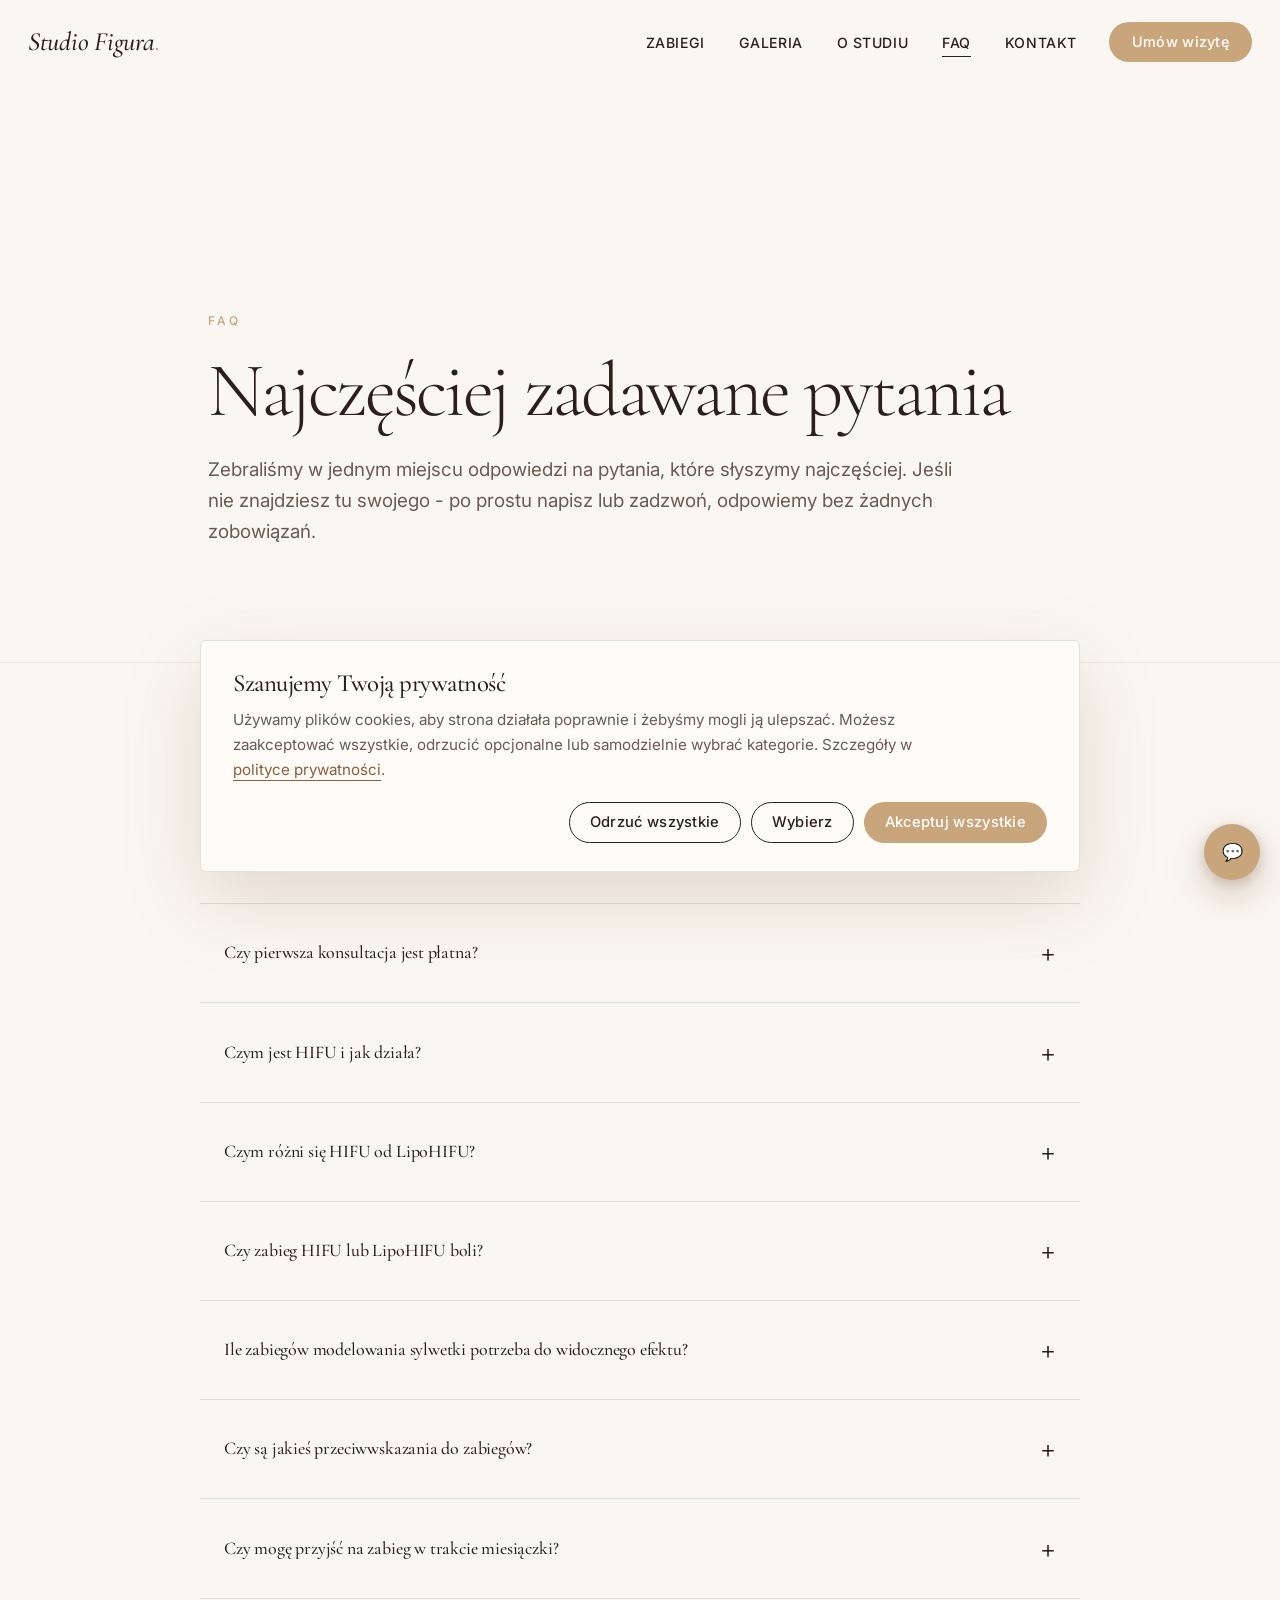
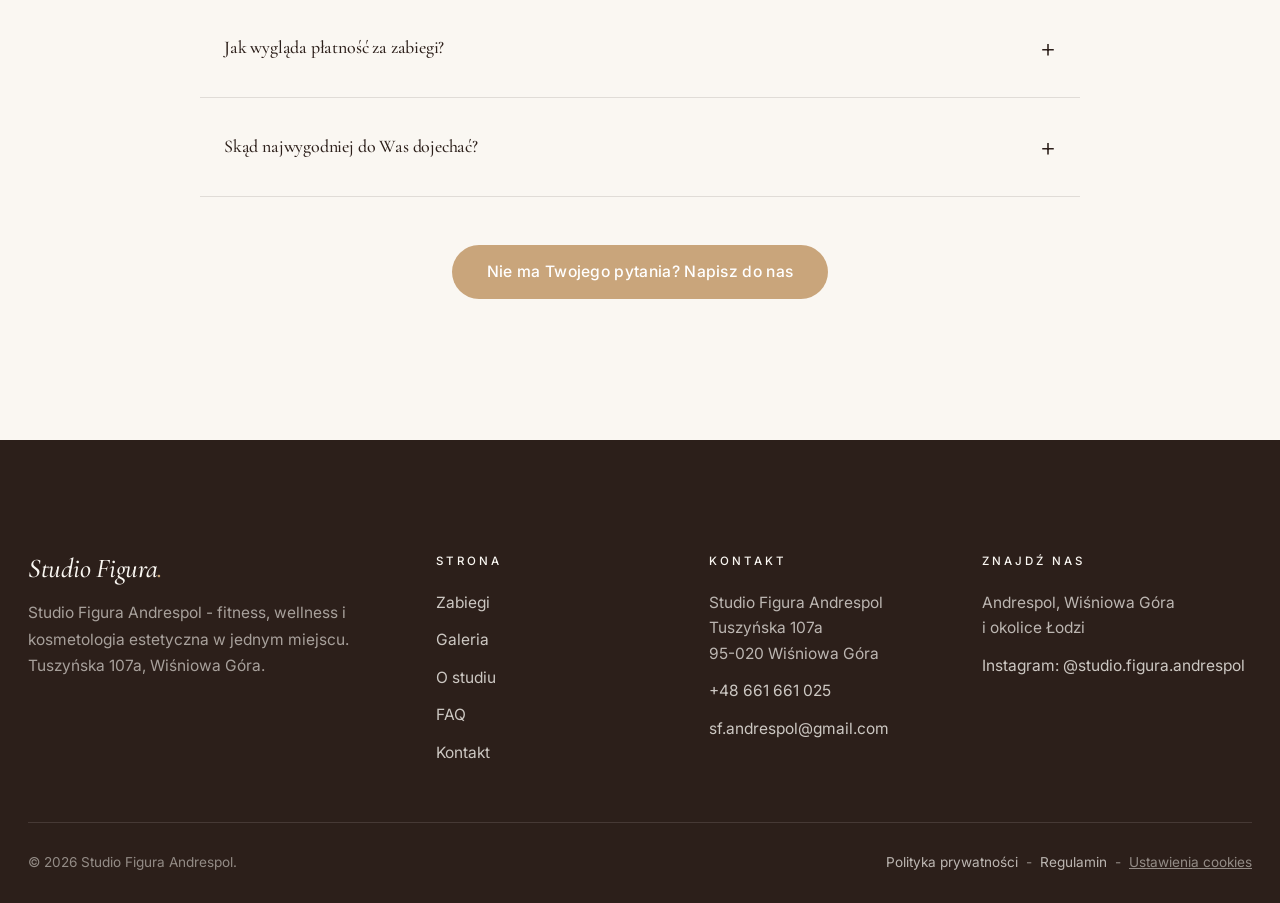
==== commit e1926d26: "Add SFA chatbot, elevate homepage visuals (no-photo demo polish) Agent-Logs-Url: https://github.com/" ====
--- a/faq.html
+++ b/faq.html
@@ -277,5 +277,10 @@
   </footer>
 
   <script src="main.js" defer></script>
+  <script src="kontaktio.js" defer
+    data-kontaktio
+    data-client="sfa"
+    data-backend="https://chatbot-backend-x2cy.onrender.com"
+  ></script>
 </body>
 </html>
--- a/style.css
+++ b/style.css
@@ -447,6 +447,11 @@
   overflow: hidden;
   margin-top: calc(-1 * var(--nav-h));
   padding-top: var(--nav-h);
+  /* Warm brand-color backdrop shown immediately on page load
+     (replaces the previous hero photo). */
+  background:
+    radial-gradient(120% 80% at 20% 10%, rgba(201,165,123,0.35) 0%, rgba(201,165,123,0) 60%),
+    linear-gradient(135deg, #8B5E3C 0%, #5A3A28 45%, #2C1F1A 100%);
 }
 .hero__media,
 .hero__media picture,
@@ -593,6 +598,7 @@
 .service-tile__media {
   aspect-ratio: 4 / 5;
   overflow: hidden;
+  background: var(--beige-soft);
 }
 .service-tile__media picture,
 .service-tile__media img {
@@ -762,6 +768,7 @@
 .tile__media {
   aspect-ratio: 16 / 10;
   overflow: hidden;
+  background: var(--beige-soft);
 }
 .tile--portrait .tile__media { aspect-ratio: 4 / 5; }
 .tile--wide    .tile__media { aspect-ratio: 16 / 9; }
@@ -818,7 +825,7 @@
   content: "";
   position: absolute;
   inset: 0;
-  background: radial-gradient(120% 80% at 100% 0%, rgba(232, 180, 160, 0.18) 0%, transparent 60%);
+  background: radial-gradient(120% 80% at 100% 0%, rgba(232, 180, 160, 0.14) 0%, transparent 60%);
   pointer-events: none;
 }
 .cta-banner > * { position: relative; z-index: 1; }
@@ -1434,3 +1441,431 @@
   width: 100%;
   height: auto;
 }
+
+/* ==========================================================================
+   PRESENTATION POLISH (animated hero, illustrated tiles, journey, mood band,
+   brand cards). Added for the launch demo, designed to look great without
+   the full set of photography in place.
+   ========================================================================== */
+
+/* --- Hero: animated gradient + decorative orbs + grain ------------------ */
+.hero { background: #1d130e; }
+.hero__media {
+  position: absolute;
+  inset: 0;
+  z-index: -2;
+  overflow: hidden;
+  background:
+    radial-gradient(120% 80% at 18% 12%, rgba(232, 180, 160, 0.30) 0%, rgba(232, 180, 160, 0) 55%),
+    radial-gradient(90% 60% at 82% 88%, rgba(201, 165, 123, 0.32) 0%, rgba(201, 165, 123, 0) 55%),
+    linear-gradient(135deg, #8B5E3C 0%, #5A3A28 42%, #2C1F1A 100%);
+  background-size: 200% 200%, 200% 200%, 100% 100%;
+  animation: heroGradient 22s ease-in-out infinite alternate;
+  will-change: transform, background-position;
+}
+@keyframes heroGradient {
+  0%   { background-position: 0% 0%, 100% 100%, 0 0; }
+  100% { background-position: 30% 20%, 70% 80%, 0 0; }
+}
+.hero__orb {
+  position: absolute;
+  border-radius: 50%;
+  filter: blur(70px);
+  opacity: 0.55;
+  pointer-events: none;
+  will-change: transform;
+}
+.hero__orb--a {
+  width: 520px; height: 520px;
+  top: -120px; left: -140px;
+  background: radial-gradient(circle, rgba(232,180,160,0.85) 0%, rgba(232,180,160,0) 70%);
+  animation: heroOrbA 16s ease-in-out infinite alternate;
+}
+.hero__orb--b {
+  width: 600px; height: 600px;
+  bottom: -180px; right: -160px;
+  background: radial-gradient(circle, rgba(201,165,123,0.7) 0%, rgba(201,165,123,0) 70%);
+  animation: heroOrbB 19s ease-in-out infinite alternate;
+}
+.hero__orb--c {
+  width: 360px; height: 360px;
+  top: 38%; left: 55%;
+  background: radial-gradient(circle, rgba(212,165,165,0.45) 0%, rgba(212,165,165,0) 70%);
+  animation: heroOrbC 24s ease-in-out infinite alternate;
+}
+@keyframes heroOrbA { from { transform: translate(0,0) scale(1);   } to { transform: translate(40px, 30px) scale(1.08); } }
+@keyframes heroOrbB { from { transform: translate(0,0) scale(1);   } to { transform: translate(-50px,-30px) scale(1.05); } }
+@keyframes heroOrbC { from { transform: translate(0,0) scale(0.95);} to { transform: translate(-30px,40px) scale(1.1);  } }
+
+.hero__shine {
+  position: absolute;
+  inset: 0;
+  background:
+    linear-gradient(180deg, rgba(0,0,0,0) 35%, rgba(20,12,8,0.55) 100%),
+    radial-gradient(70% 50% at 50% 100%, rgba(20,12,8,0.45) 0%, transparent 70%);
+  pointer-events: none;
+}
+.hero__grain {
+  position: absolute;
+  inset: 0;
+  pointer-events: none;
+  opacity: 0.18;
+  mix-blend-mode: overlay;
+  background-image:
+    radial-gradient(rgba(255,255,255,0.5) 1px, transparent 1px),
+    radial-gradient(rgba(255,255,255,0.4) 1px, transparent 1px);
+  background-size: 3px 3px, 5px 5px;
+  background-position: 0 0, 1px 2px;
+}
+/* Hero title gets an italic display accent for the second line */
+.hero h1 em {
+  font-style: italic;
+  font-weight: 300;
+  background: linear-gradient(120deg, #F0E8DD 0%, #E8B4A0 55%, #C9A57B 100%);
+  -webkit-background-clip: text;
+          background-clip: text;
+  -webkit-text-fill-color: transparent;
+  color: transparent;
+}
+/* Disable old generic hero gradient overlay since hero__shine handles it */
+.hero::after { display: none; }
+
+/* Hero mini-stats */
+.hero__meta {
+  display: flex;
+  flex-wrap: wrap;
+  gap: clamp(20px, 4vw, 56px);
+  margin-top: clamp(36px, 5vw, 56px);
+  padding-top: clamp(28px, 4vw, 40px);
+  border-top: 1px solid rgba(250,247,242,0.18);
+  list-style: none;
+}
+.hero__meta li {
+  display: flex;
+  flex-direction: column;
+  gap: 4px;
+  color: rgba(250,247,242,0.85);
+}
+.hero__meta strong {
+  font-family: var(--font-display);
+  font-weight: 400;
+  font-size: clamp(1.6rem, 3vw, 2.2rem);
+  letter-spacing: -0.02em;
+  color: #FAF7F2;
+  line-height: 1.05;
+}
+.hero__meta span {
+  font-family: var(--font-ui);
+  font-size: 0.78rem;
+  letter-spacing: 0.18em;
+  text-transform: uppercase;
+  color: rgba(250,247,242,0.7);
+}
+
+/* Section heads can host an italic gradient phrase */
+.section__head h2 em {
+  font-style: italic;
+  font-weight: 400;
+  background: linear-gradient(120deg, var(--accent-deep) 0%, var(--accent-primary) 50%, var(--accent-secondary) 100%);
+  -webkit-background-clip: text;
+          background-clip: text;
+  -webkit-text-fill-color: transparent;
+  color: transparent;
+}
+
+/* --- Illustrated service tiles (no photo) ------------------------------- */
+.tiles-illustrated .service-tile { background: transparent; }
+.service-tile__media--gradient {
+  position: relative;
+  overflow: hidden;
+  background:
+    radial-gradient(120% 90% at 20% 0%, rgba(255,255,255,0.18) 0%, transparent 60%),
+    linear-gradient(155deg, var(--tile-from, #C9A57B) 0%, var(--tile-to, #5A3A28) 100%);
+  color: rgba(250,247,242,0.92);
+}
+[data-tone="sand"]      { --tile-from: #E9D9C2; --tile-to: #C9A57B; --tile-ink: #2C1F1A; }
+[data-tone="rose"]      { --tile-from: #E8B4A0; --tile-to: #B47862; --tile-ink: #2C1F1A; }
+[data-tone="champagne"] { --tile-from: #D4A5A5; --tile-to: #8B5E3C; --tile-ink: #FAF7F2; }
+[data-tone="mocha"]     { --tile-from: #6E4828; --tile-to: #2C1F1A; --tile-ink: #FAF7F2; }
+.service-tile__media--gradient { color: var(--tile-ink, #FAF7F2); }
+.service-tile__media--gradient::before {
+  content: "";
+  position: absolute;
+  inset: -2px;
+  background:
+    radial-gradient(rgba(255,255,255,0.06) 1px, transparent 1.2px) 0 0/4px 4px;
+  opacity: 0.6;
+  pointer-events: none;
+  mix-blend-mode: overlay;
+}
+.tile-illus__shape {
+  position: absolute;
+  border-radius: 50%;
+  pointer-events: none;
+  filter: blur(2px);
+}
+.tile-illus__shape--blob {
+  width: 70%;
+  aspect-ratio: 1;
+  top: -18%;
+  right: -22%;
+  background: radial-gradient(circle at 30% 30%, rgba(255,255,255,0.35) 0%, rgba(255,255,255,0) 65%);
+  animation: tileFloat 9s ease-in-out infinite alternate;
+}
+.tile-illus__shape--ring {
+  width: 50%;
+  aspect-ratio: 1;
+  bottom: -20%;
+  left: -18%;
+  background: transparent;
+  border: 1px solid rgba(255,255,255,0.4);
+  filter: blur(0);
+  opacity: 0.55;
+  animation: tileFloat 11s ease-in-out infinite alternate-reverse;
+}
+@keyframes tileFloat {
+  from { transform: translate(0,0) scale(1); }
+  to   { transform: translate(8px, -8px) scale(1.06); }
+}
+.tile-illus__icon {
+  position: absolute;
+  width: 38%;
+  max-width: 120px;
+  top: 50%;
+  left: 50%;
+  transform: translate(-50%, -55%);
+  color: currentColor;
+  opacity: 0.95;
+  transition: transform .6s cubic-bezier(.2,.7,.2,1);
+}
+.service-tile:hover .tile-illus__icon { transform: translate(-50%, -58%) scale(1.06); }
+.service-tile--illus p { display: block; color: rgba(250,247,242,0.82); font-size: 0.92rem; line-height: 1.55; max-width: 30ch; }
+.service-tile--illus .service-tile__overlay {
+  background: linear-gradient(180deg, rgba(20,12,8,0) 30%, rgba(20,12,8,0.55) 100%);
+}
+.service-tile--illus:hover .service-tile__overlay {
+  background: linear-gradient(180deg, rgba(20,12,8,0.05) 0%, rgba(20,12,8,0.65) 100%);
+}
+
+/* --- Journey (replaces infographic placeholder) ------------------------- */
+.journey {
+  margin: clamp(40px, 6vw, 72px) auto 0;
+  padding: 0;
+  list-style: none;
+  display: grid;
+  grid-template-columns: repeat(4, 1fr);
+  gap: clamp(18px, 2vw, 28px);
+  position: relative;
+  counter-reset: journey;
+  max-width: 1100px;
+}
+.journey::before {
+  content: "";
+  position: absolute;
+  left: 8%;
+  right: 8%;
+  top: 38px;
+  height: 1px;
+  background: linear-gradient(90deg, transparent 0%, var(--accent-primary) 20%, var(--accent-primary) 80%, transparent 100%);
+  opacity: 0.55;
+  pointer-events: none;
+}
+.journey__step {
+  position: relative;
+  padding: 22px 18px 24px;
+  background: #FFFCF7;
+  border: 1px solid var(--line-soft);
+  border-radius: var(--radius-lg);
+  display: flex;
+  flex-direction: column;
+  gap: 10px;
+  transition: transform var(--t), box-shadow var(--t), border-color var(--t);
+  text-align: left;
+}
+.journey__step:hover {
+  transform: translateY(-4px);
+  border-color: rgba(201,165,123,0.5);
+  box-shadow: var(--shadow-md);
+}
+.journey__num {
+  display: inline-grid;
+  place-items: center;
+  width: 44px; height: 44px;
+  border-radius: 50%;
+  background: var(--bg);
+  border: 1px solid var(--accent-primary);
+  font-family: var(--font-display);
+  font-weight: 500;
+  color: var(--accent-deep);
+  font-size: 1.1rem;
+  letter-spacing: -0.01em;
+  margin-bottom: 4px;
+  position: relative;
+  z-index: 1;
+}
+.journey__step h4 { font-size: 1.05rem; font-family: var(--font-display); font-weight: 500; letter-spacing: -0.01em; }
+.journey__step p  { color: var(--ink-soft); font-size: 0.92rem; line-height: 1.55; }
+@media (max-width: 900px) {
+  .journey { grid-template-columns: repeat(2, 1fr); }
+  .journey::before { display: none; }
+}
+@media (max-width: 480px) {
+  .journey { grid-template-columns: 1fr; }
+}
+
+/* --- Mood / philosophy band -------------------------------------------- */
+.section--moodband {
+  padding: clamp(80px, 10vw, 140px) 0;
+  background:
+    radial-gradient(80% 100% at 100% 0%, rgba(232,180,160,0.18) 0%, transparent 60%),
+    radial-gradient(60% 80% at 0% 100%, rgba(201,165,123,0.18) 0%, transparent 60%),
+    linear-gradient(180deg, #2C1F1A 0%, #1B120D 100%);
+  color: #FAF7F2;
+  position: relative;
+  overflow: hidden;
+}
+.section--moodband::before {
+  content: "";
+  position: absolute;
+  inset: 0;
+  background-image:
+    radial-gradient(rgba(255,255,255,0.04) 1px, transparent 1px);
+  background-size: 4px 4px;
+  pointer-events: none;
+  opacity: 0.7;
+}
+.moodband__inner {
+  position: relative;
+  max-width: 880px;
+  margin: 0 auto;
+  text-align: center;
+  display: flex;
+  flex-direction: column;
+  gap: 22px;
+  align-items: center;
+}
+.section--moodband .eyebrow { color: var(--accent-secondary); }
+.moodband__quote {
+  font-family: var(--font-display);
+  font-weight: 300;
+  font-size: clamp(1.5rem, 3vw, 2.2rem);
+  line-height: 1.35;
+  letter-spacing: -0.015em;
+  color: #FAF7F2;
+  max-width: 36ch;
+}
+.moodband__quote em {
+  font-style: italic;
+  background: linear-gradient(120deg, #F0E8DD 0%, #E8B4A0 60%, #C9A57B 100%);
+  -webkit-background-clip: text;
+          background-clip: text;
+  -webkit-text-fill-color: transparent;
+  color: transparent;
+}
+.moodband__sig {
+  font-family: var(--font-ui);
+  font-size: 0.78rem;
+  letter-spacing: 0.28em;
+  text-transform: uppercase;
+  color: rgba(250,247,242,0.65);
+}
+
+/* --- Brand-grid (gallery without photos) ------------------------------- */
+.brand-grid {
+  display: grid;
+  grid-template-columns: 2fr 1fr 1fr;
+  grid-template-rows: auto auto;
+  gap: clamp(18px, 2vw, 28px);
+}
+.brand-grid > .brand-card--lg { grid-row: span 2; }
+@media (max-width: 900px) {
+  .brand-grid { grid-template-columns: 1fr 1fr; }
+  .brand-grid > .brand-card--lg { grid-row: auto; grid-column: span 2; }
+}
+@media (max-width: 560px) {
+  .brand-grid { grid-template-columns: 1fr; }
+  .brand-grid > .brand-card--lg { grid-column: auto; }
+}
+.brand-card {
+  position: relative;
+  overflow: hidden;
+  border-radius: var(--radius-lg);
+  padding: clamp(28px, 3vw, 40px);
+  min-height: 220px;
+  display: flex;
+  flex-direction: column;
+  justify-content: flex-end;
+  gap: 10px;
+  isolation: isolate;
+  background:
+    radial-gradient(120% 90% at 20% 0%, rgba(255,255,255,0.18) 0%, transparent 60%),
+    linear-gradient(155deg, var(--tile-from, #C9A57B) 0%, var(--tile-to, #5A3A28) 100%);
+  color: var(--tile-ink, #FAF7F2);
+  transition: transform var(--t), box-shadow var(--t);
+}
+.brand-card--lg { min-height: 360px; }
+.brand-card:hover { transform: translateY(-4px); box-shadow: var(--shadow-md); }
+.brand-card::before {
+  content: "";
+  position: absolute;
+  inset: 0;
+  background:
+    radial-gradient(rgba(255,255,255,0.05) 1px, transparent 1.2px) 0 0/4px 4px;
+  opacity: 0.55;
+  mix-blend-mode: overlay;
+  pointer-events: none;
+}
+.brand-card__chip {
+  display: inline-flex;
+  align-self: flex-start;
+  padding: 5px 10px;
+  border-radius: 999px;
+  background: rgba(255,255,255,0.16);
+  border: 1px solid rgba(255,255,255,0.3);
+  backdrop-filter: blur(6px);
+  font-family: var(--font-ui);
+  font-size: 0.68rem;
+  letter-spacing: 0.22em;
+  text-transform: uppercase;
+  margin-bottom: auto;
+}
+.brand-card h3 {
+  color: inherit;
+  font-family: var(--font-display);
+  font-weight: 400;
+  font-size: clamp(1.2rem, 1.8vw, 1.7rem);
+  letter-spacing: -0.015em;
+  max-width: 22ch;
+}
+.brand-card--lg h3 { font-size: clamp(1.6rem, 2.4vw, 2.2rem); max-width: 18ch; }
+.brand-card p {
+  color: inherit;
+  opacity: 0.86;
+  font-size: 0.95rem;
+  line-height: 1.55;
+  max-width: 38ch;
+}
+.brand-card__deco {
+  position: absolute;
+  width: 220px; height: 220px;
+  border-radius: 50%;
+  border: 1px solid rgba(255,255,255,0.35);
+  top: -60px; right: -60px;
+  pointer-events: none;
+  opacity: 0.45;
+}
+.brand-card__deco::before,
+.brand-card__deco::after {
+  content: "";
+  position: absolute;
+  inset: 14px;
+  border-radius: 50%;
+  border: 1px solid rgba(255,255,255,0.25);
+}
+.brand-card__deco::after { inset: 32px; opacity: 0.7; }
+
+/* --- Mobile polish for hero meta --------------------------------------- */
+@media (max-width: 720px) {
+  .hero__meta { gap: 18px 28px; padding-top: 22px; }
+  .hero__meta li { flex: 1 1 calc(50% - 28px); min-width: 120px; }
+}
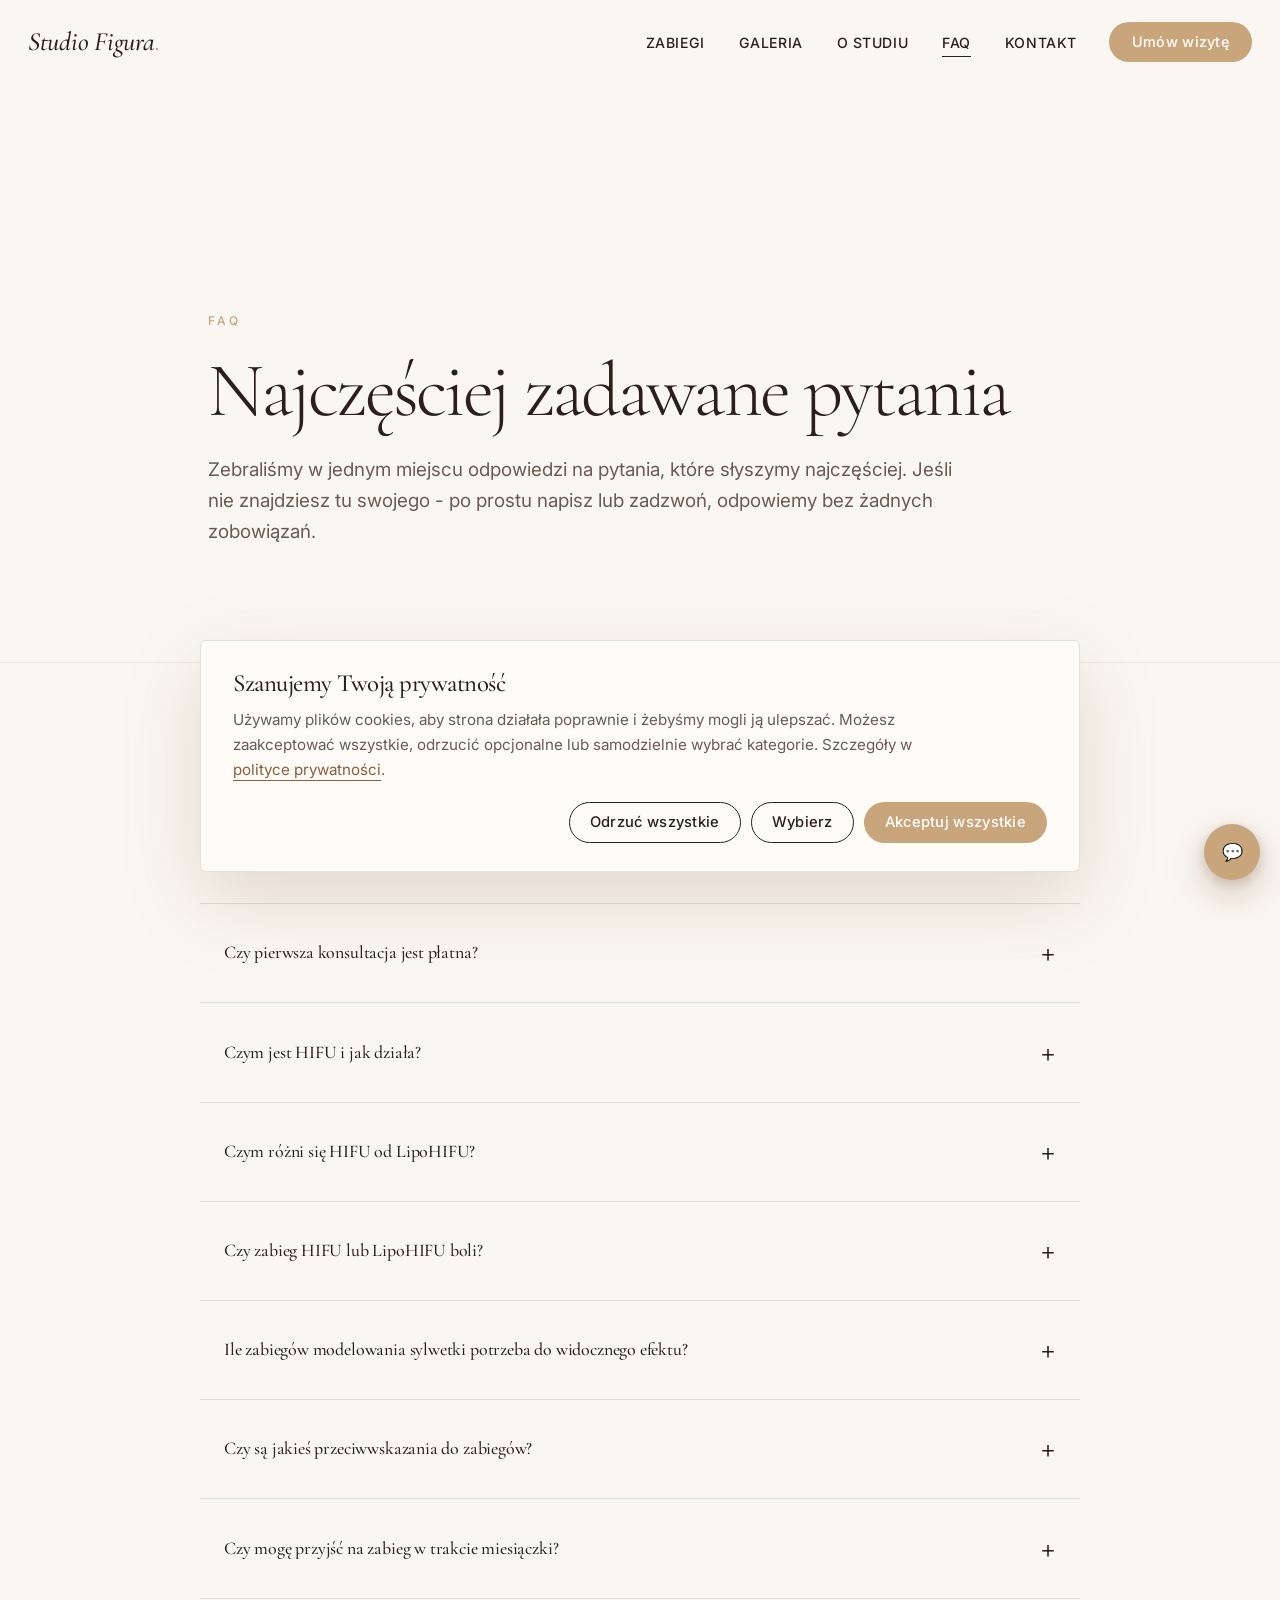
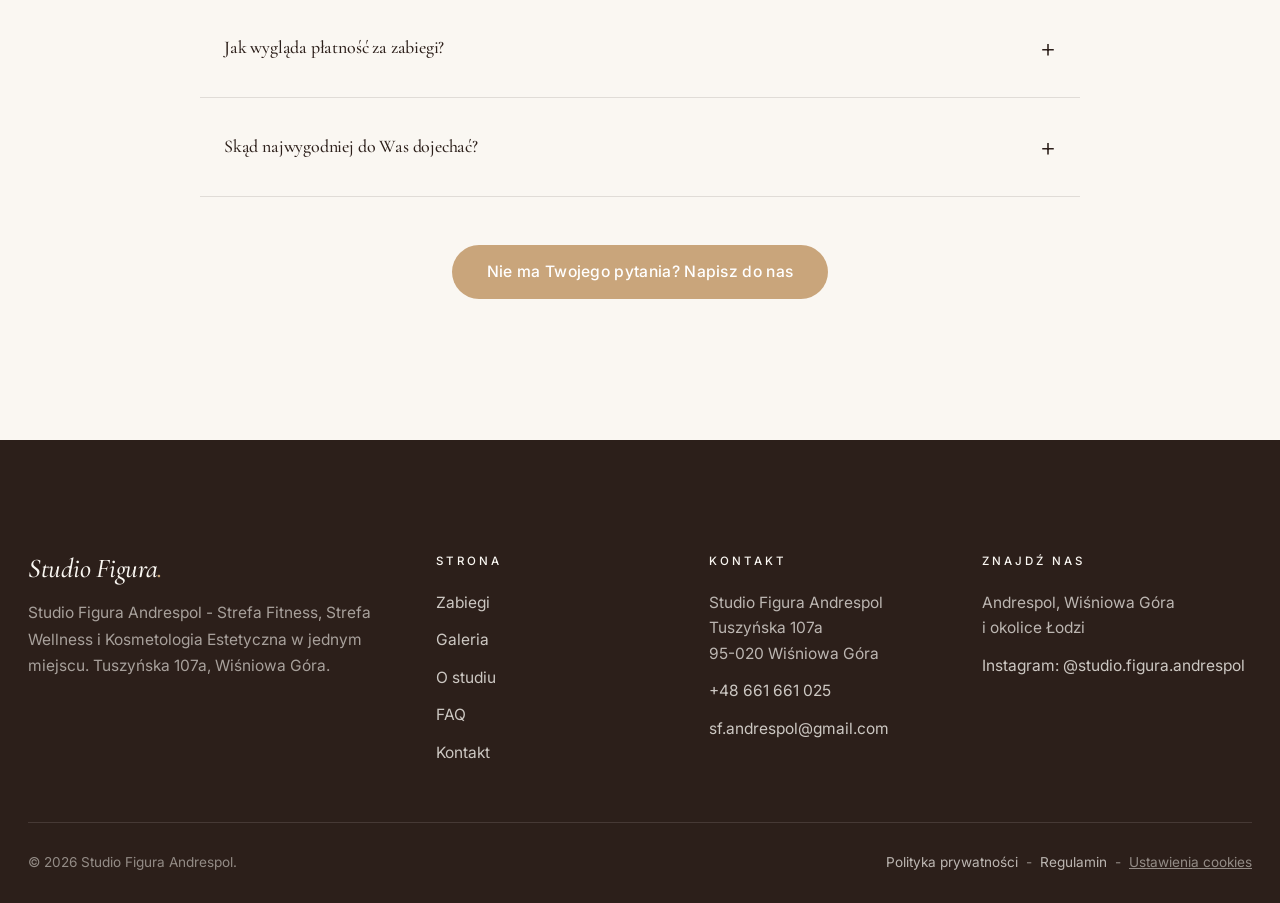
==== commit 8a414a92: "Rewrite index.html copy in Studio Figura "metamorfoza" style Agent-Logs-Url: https://github.com/kont" ====
--- a/faq.html
+++ b/faq.html
@@ -244,7 +244,7 @@
       <div class="footer__top">
         <div class="footer__brand">
           <span class="nav__logo-mark">Studio Figura<span class="nav__logo-dot" aria-hidden="true">.</span></span>
-          <p>Studio Figura Andrespol - fitness, wellness i kosmetologia estetyczna w jednym miejscu. Tuszyńska 107a, Wiśniowa Góra.</p>
+          <p>Studio Figura Andrespol - Strefa Fitness, Strefa Wellness i Kosmetologia Estetyczna w jednym miejscu. Tuszyńska 107a, Wiśniowa Góra.</p>
         </div>
         <div class="footer__col"><h5>Strona</h5>
           <ul>
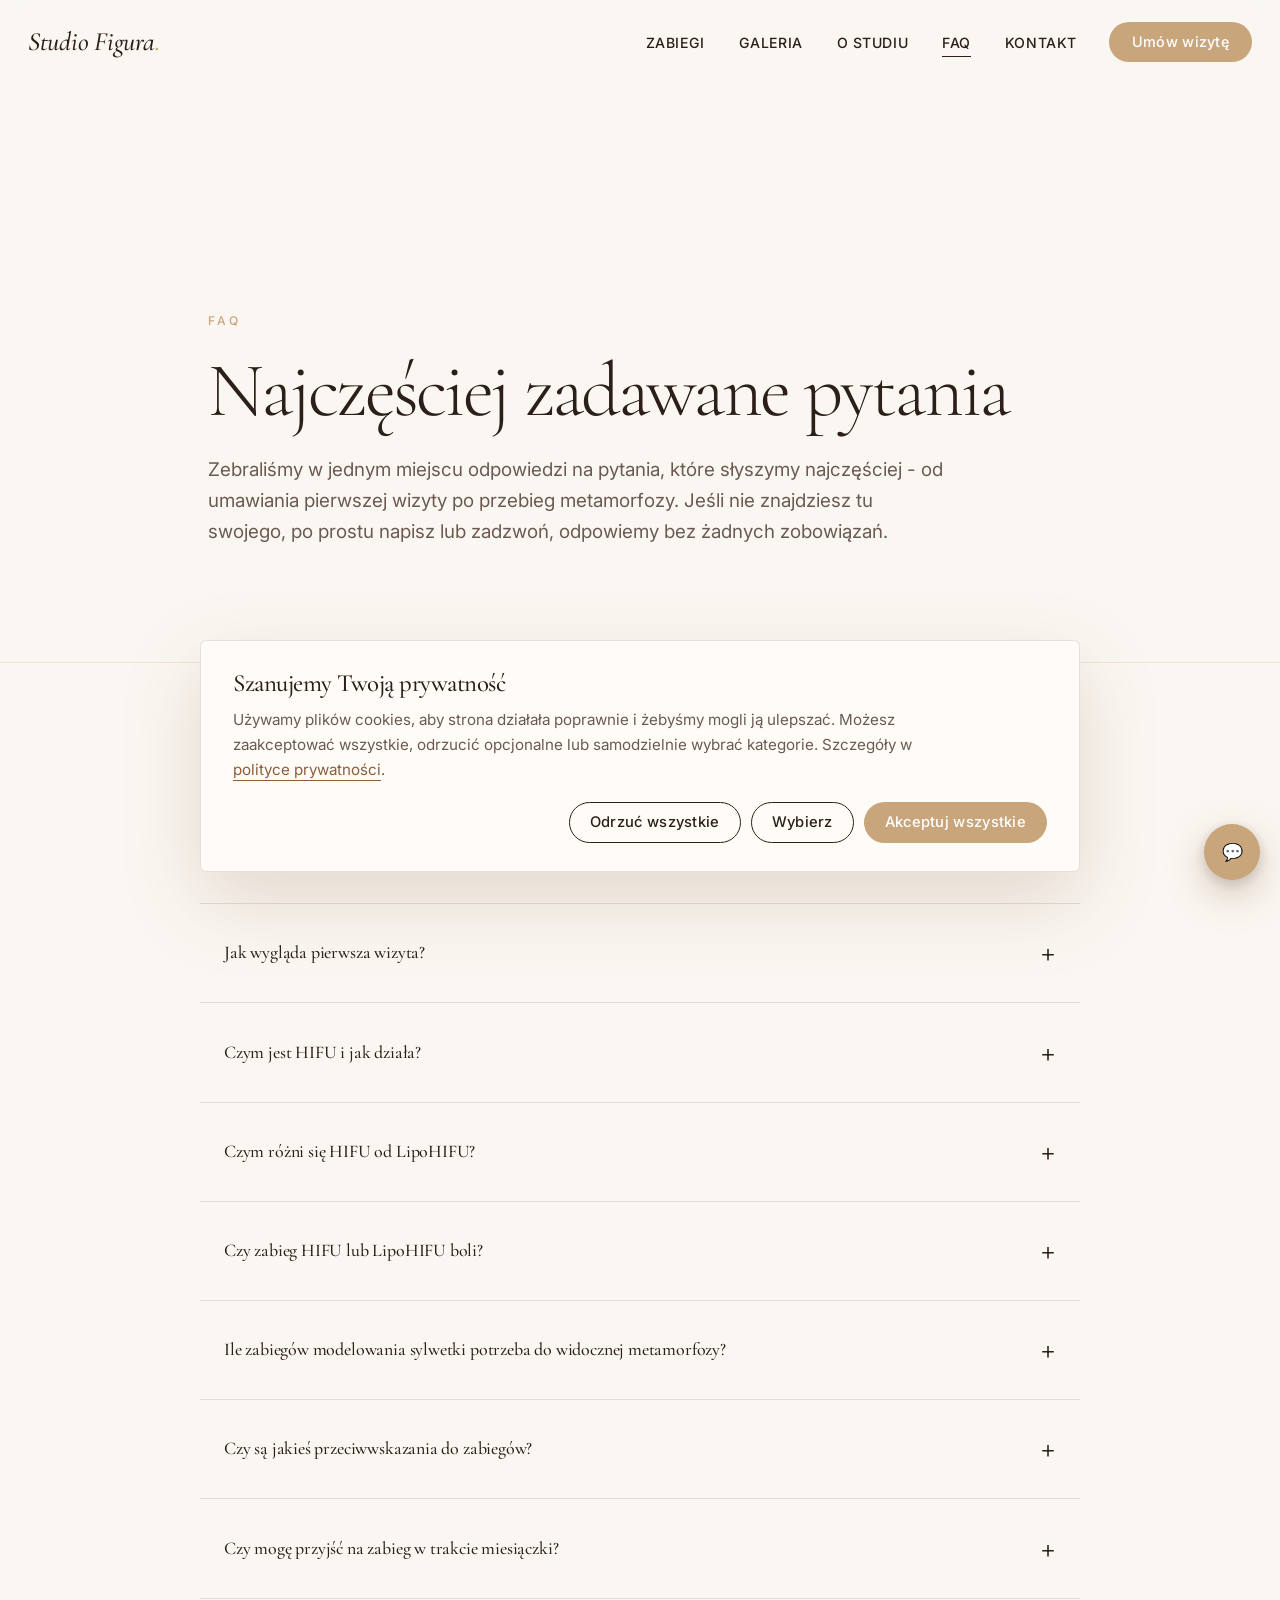
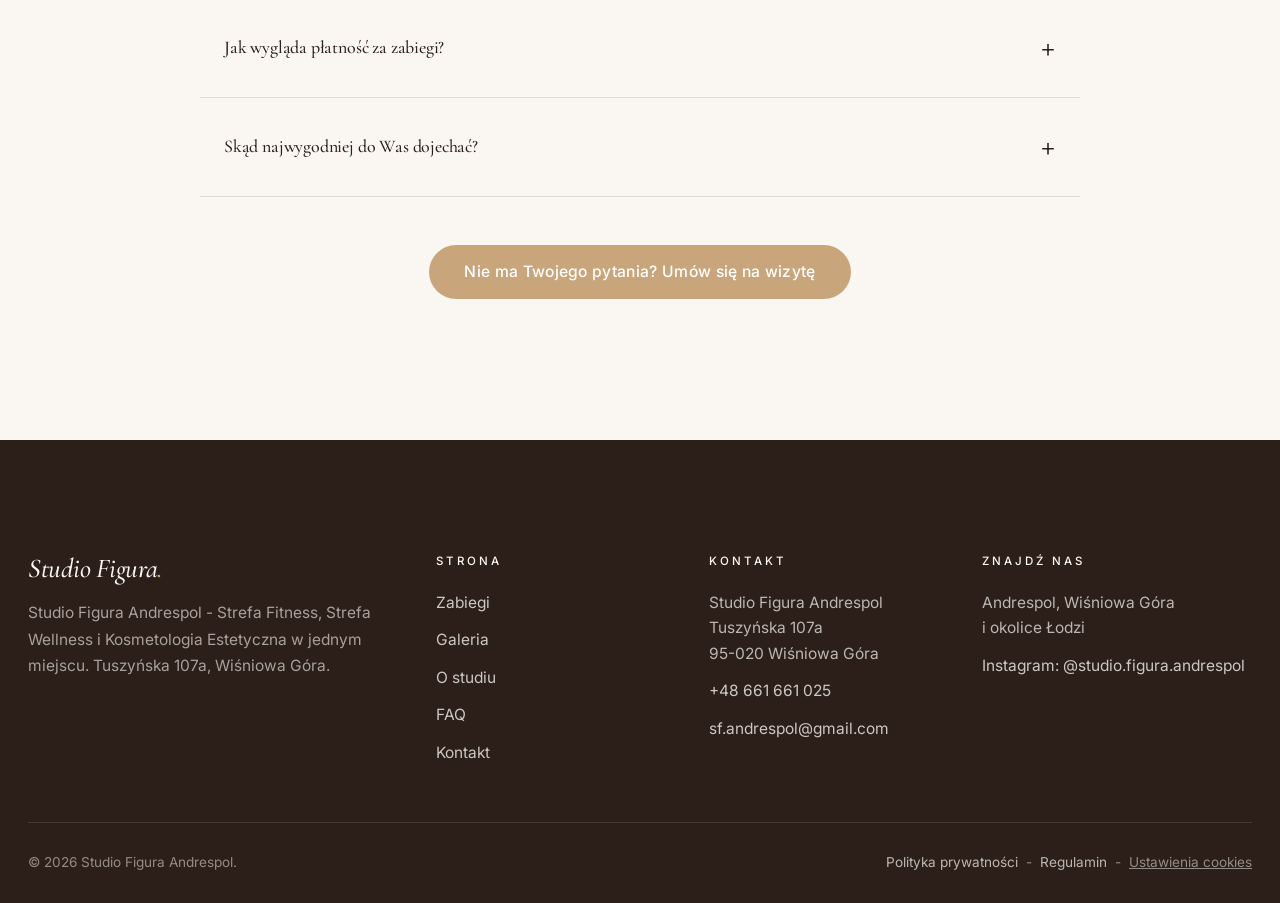
==== commit c7cbb7f5: "Rewrite FAQ copy in new style + sync JSON-LD Agent-Logs-Url: https://github.com/kontaktio-demo/studi" ====
--- a/faq.html
+++ b/faq.html
@@ -5,7 +5,7 @@
   <script>document.documentElement.classList.add("js")</script>
   <meta name="viewport" content="width=device-width, initial-scale=1.0" />
   <title>FAQ - najczęściej zadawane pytania | Studio Figura Andrespol</title>
-  <meta name="description" content="Odpowiedzi na najczęstsze pytania o zabiegi w Studio Figura Andrespol: HIFU, LipoHIFU, modelowanie sylwetki, kosmetologia. Czas trwania, efekty, przeciwwskazania." />
+  <meta name="description" content="Odpowiedzi na najczęściej zadawane pytania o zabiegi w Studio Figura Andrespol: HIFU, LipoHIFU, Roll Shaper, modelowanie sylwetki, Kosmetologia Estetyczna - czas trwania, efekty, przeciwwskazania." />
   <meta name="theme-color" content="#C9A57B" />
   <link rel="icon" href="assets/favicon.svg" type="image/svg+xml" />
   <link rel="preconnect" href="https://fonts.googleapis.com" />
@@ -21,13 +21,13 @@
   <meta property="og:locale" content="pl_PL" />
   <meta property="og:site_name" content="Studio Figura Andrespol" />
   <meta property="og:title" content="FAQ - najczęściej zadawane pytania | Studio Figura Andrespol" />
-  <meta property="og:description" content="Odpowiedzi na najczęstsze pytania o zabiegi: HIFU, LipoHIFU, modelowanie sylwetki, kosmetologia." />
+  <meta property="og:description" content="Odpowiedzi na najczęściej zadawane pytania o zabiegi w Strefie Fitness, Strefie Wellness i Kosmetologii Estetycznej." />
   <meta property="og:image" content="https://studiofigura-andrespol.pl/zdjecia/hifu.jpg" />
   <meta property="og:image:width" content="1600" />
   <meta property="og:image:height" content="1067" />
   <meta name="twitter:card" content="summary_large_image" />
   <meta name="twitter:title" content="FAQ - najczęściej zadawane pytania | Studio Figura Andrespol" />
-  <meta name="twitter:description" content="Odpowiedzi na najczęstsze pytania o zabiegi w Studio Figura Andrespol." />
+  <meta name="twitter:description" content="Odpowiedzi na najczęściej zadawane pytania o zabiegi w Studio Figura Andrespol." />
   <meta name="twitter:image" content="https://studiofigura-andrespol.pl/zdjecia/hifu.jpg" />
   <link rel="alternate" hreflang="pl-PL" href="https://studiofigura-andrespol.pl/faq" />
   <link rel="alternate" hreflang="x-default" href="https://studiofigura-andrespol.pl/faq" />
@@ -38,18 +38,18 @@
     "mainEntity": [
       {
         "@type": "Question",
-        "name": "Jak umówić wizytę w Studio Figura Andrespol?",
-        "acceptedAnswer": {
-          "@type": "Answer",
-          "text": "Najprościej zadzwonić pod numer +48 661 661 025 albo napisać na sf.andrespol@gmail.com lub przez formularz na stronie. Można też napisać do nas na Instagramie @studio.figura.andrespol. Odpowiadamy zwykle tego samego dnia."
-        }
-      },
-      {
-        "@type": "Question",
-        "name": "Czy pierwsza konsultacja jest płatna?",
-        "acceptedAnswer": {
-          "@type": "Answer",
-          "text": "Nie. Pierwsza konsultacja jest bezpłatna i niezobowiązująca. Spotykamy się w studiu, sprawdzamy stan skóry lub sylwetki, słuchamy Twoich oczekiwań i proponujemy plan zabiegów. Decyzję, czy się na to umawiasz, podejmujesz na spokojnie w domu."
+        "name": "Jak umówić się na wizytę w Studio Figura Andrespol?",
+        "acceptedAnswer": {
+          "@type": "Answer",
+          "text": "Najprościej zadzwonić pod numer +48 661 661 025 albo napisać na sf.andrespol@gmail.com lub przez formularz na stronie. Można też napisać do nas na Instagramie @studio.figura.andrespol. Odpowiadamy zwykle tego samego dnia i wspólnie ustalamy dogodny termin pierwszej wizyty."
+        }
+      },
+      {
+        "@type": "Question",
+        "name": "Jak wygląda pierwsza wizyta?",
+        "acceptedAnswer": {
+          "@type": "Answer",
+          "text": "Pierwsza wizyta to konsultacja, podczas której wspólnie określimy Twój cel i dobierzemy indywidualny plan modelowania sylwetki. Spotykamy się w studiu, sprawdzamy stan skóry lub sylwetki, słuchamy Twoich oczekiwań i proponujemy plan zabiegów. Decyzję, czy się na to umawiasz, podejmujesz na spokojnie w domu - bez sprzedażowej presji."
         }
       },
       {
@@ -78,10 +78,10 @@
       },
       {
         "@type": "Question",
-        "name": "Ile zabiegów modelowania sylwetki potrzeba do widocznego efektu?",
-        "acceptedAnswer": {
-          "@type": "Answer",
-          "text": "Pierwsze efekty widać już po 4-6 zabiegach, ale dla trwałego rezultatu zalecamy serię 10-12 sesji w odstępach 2-3 razy w tygodniu. Po skończonej serii wystarczy 1-2 wizyty miesięcznie dla utrzymania efektu. Każdy plan dobieramy indywidualnie - dużo zależy od punktu wyjścia i celu."
+        "name": "Ile zabiegów modelowania sylwetki potrzeba do widocznej metamorfozy?",
+        "acceptedAnswer": {
+          "@type": "Answer",
+          "text": "Pierwsze efekty widać już po 4 - 6 zabiegach na Roll Shaperze i pozostałych urządzeniach Studio Figura, ale dla trwałego rezultatu zalecamy serię 10 - 12 sesji w odstępach 2 - 3 razy w tygodniu. Po skończonej serii wystarczy 1 - 2 wizyty miesięcznie dla utrzymania efektu. Każdy plan dobieramy indywidualnie - dużo zależy od punktu wyjścia i celu, który razem określimy podczas pierwszej wizyty."
         }
       },
       {
@@ -153,7 +153,7 @@
     <div class="container subhero__inner">
       <span class="eyebrow reveal">FAQ</span>
       <h1 class="reveal delay-1">Najczęściej zadawane pytania</h1>
-      <p class="lead reveal delay-2">Zebraliśmy w jednym miejscu odpowiedzi na pytania, które słyszymy najczęściej. Jeśli nie znajdziesz tu swojego - po prostu napisz lub zadzwoń, odpowiemy bez żadnych zobowiązań.</p>
+      <p class="lead reveal delay-2">Zebraliśmy w jednym miejscu odpowiedzi na pytania, które słyszymy najczęściej - od umawiania pierwszej wizyty po przebieg metamorfozy. Jeśli nie znajdziesz tu swojego, po prostu napisz lub zadzwoń, odpowiemy bez żadnych zobowiązań.</p>
     </div>
   </section>
 
@@ -162,16 +162,16 @@
       <div class="faq">
 
         <details class="faq__item reveal">
-          <summary class="faq__q">Jak umówić wizytę w Studio Figura Andrespol?</summary>
-          <div class="faq__a">
-            Najprościej zadzwonić pod numer <a href="tel:+48661661025">+48 661 661 025</a> albo napisać na <a href="mailto:sf.andrespol@gmail.com">sf.andrespol@gmail.com</a> lub przez formularz na stronie. Można też napisać do nas na Instagramie <a href="https://www.instagram.com/studio.figura.andrespol/" rel="noopener" target="_blank">@studio.figura.andrespol</a>. Odpowiadamy zwykle tego samego dnia.
-          </div>
-        </details>
-
-        <details class="faq__item reveal">
-          <summary class="faq__q">Czy pierwsza konsultacja jest płatna?</summary>
-          <div class="faq__a">
-            Nie. Pierwsza konsultacja jest bezpłatna i niezobowiązująca. Spotykamy się w studiu, sprawdzamy stan skóry lub sylwetki, słuchamy Twoich oczekiwań i proponujemy plan zabiegów. Decyzję, czy się na to umawiasz, podejmujesz na spokojnie w domu.
+          <summary class="faq__q">Jak umówić się na wizytę w Studio Figura Andrespol?</summary>
+          <div class="faq__a">
+            Najprościej zadzwonić pod numer <a href="tel:+48661661025">+48 661 661 025</a> albo napisać na <a href="mailto:sf.andrespol@gmail.com">sf.andrespol@gmail.com</a> lub przez formularz na stronie. Można też napisać do nas na Instagramie <a href="https://www.instagram.com/studio.figura.andrespol/" rel="noopener" target="_blank">@studio.figura.andrespol</a>. Odpowiadamy zwykle tego samego dnia i wspólnie ustalamy dogodny termin pierwszej wizyty.
+          </div>
+        </details>
+
+        <details class="faq__item reveal">
+          <summary class="faq__q">Jak wygląda pierwsza wizyta?</summary>
+          <div class="faq__a">
+            Pierwsza wizyta to konsultacja, podczas której wspólnie określimy Twój cel i dobierzemy indywidualny plan modelowania sylwetki. Spotykamy się w studiu, sprawdzamy stan skóry lub sylwetki, słuchamy Twoich oczekiwań i proponujemy plan zabiegów. Decyzję, czy się na to umawiasz, podejmujesz na spokojnie w domu - bez sprzedażowej presji.
           </div>
         </details>
 
@@ -197,9 +197,9 @@
         </details>
 
         <details class="faq__item reveal">
-          <summary class="faq__q">Ile zabiegów modelowania sylwetki potrzeba do widocznego efektu?</summary>
-          <div class="faq__a">
-            Pierwsze efekty widać już po 4-6 zabiegach, ale dla trwałego rezultatu zalecamy serię 10-12 sesji w odstępach 2-3 razy w tygodniu. Po skończonej serii wystarczy 1-2 wizyty miesięcznie dla utrzymania efektu. Każdy plan dobieramy indywidualnie - dużo zależy od punktu wyjścia i celu.
+          <summary class="faq__q">Ile zabiegów modelowania sylwetki potrzeba do widocznej metamorfozy?</summary>
+          <div class="faq__a">
+            Pierwsze efekty widać już po 4 - 6 zabiegach na Roll Shaperze i pozostałych urządzeniach Studio Figura, ale dla trwałego rezultatu zalecamy serię 10 - 12 sesji w odstępach 2 - 3 razy w tygodniu. Po skończonej serii wystarczy 1 - 2 wizyty miesięcznie dla utrzymania efektu. Każdy plan dobieramy indywidualnie - dużo zależy od punktu wyjścia i celu, który razem określimy podczas pierwszej wizyty.
           </div>
         </details>
 
@@ -234,7 +234,7 @@
       </div>
 
       <div class="text-center mt-l reveal">
-        <a class="btn btn--primary btn--lg" href="kontakt.html">Nie ma Twojego pytania? Napisz do nas</a>
+        <a class="btn btn--primary btn--lg" href="kontakt.html">Nie ma Twojego pytania? Umów się na wizytę</a>
       </div>
     </div>
   </section>
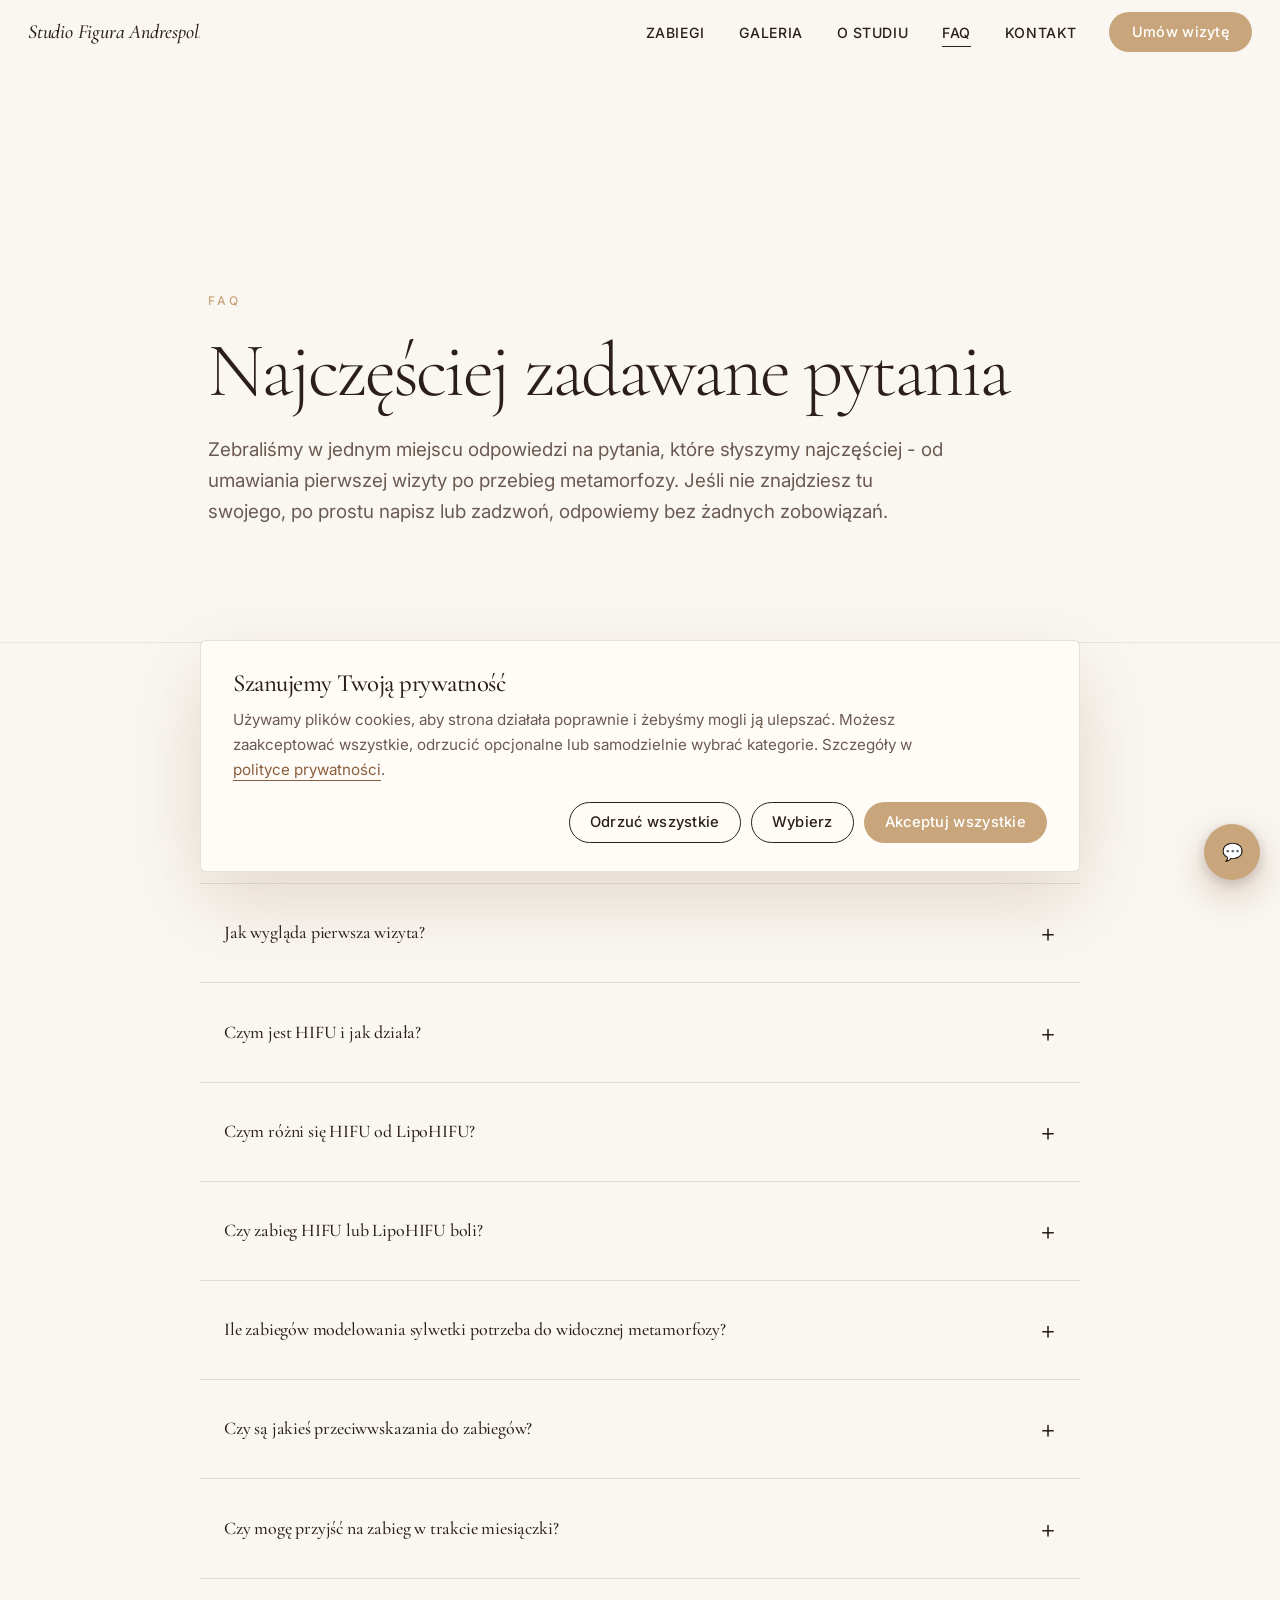
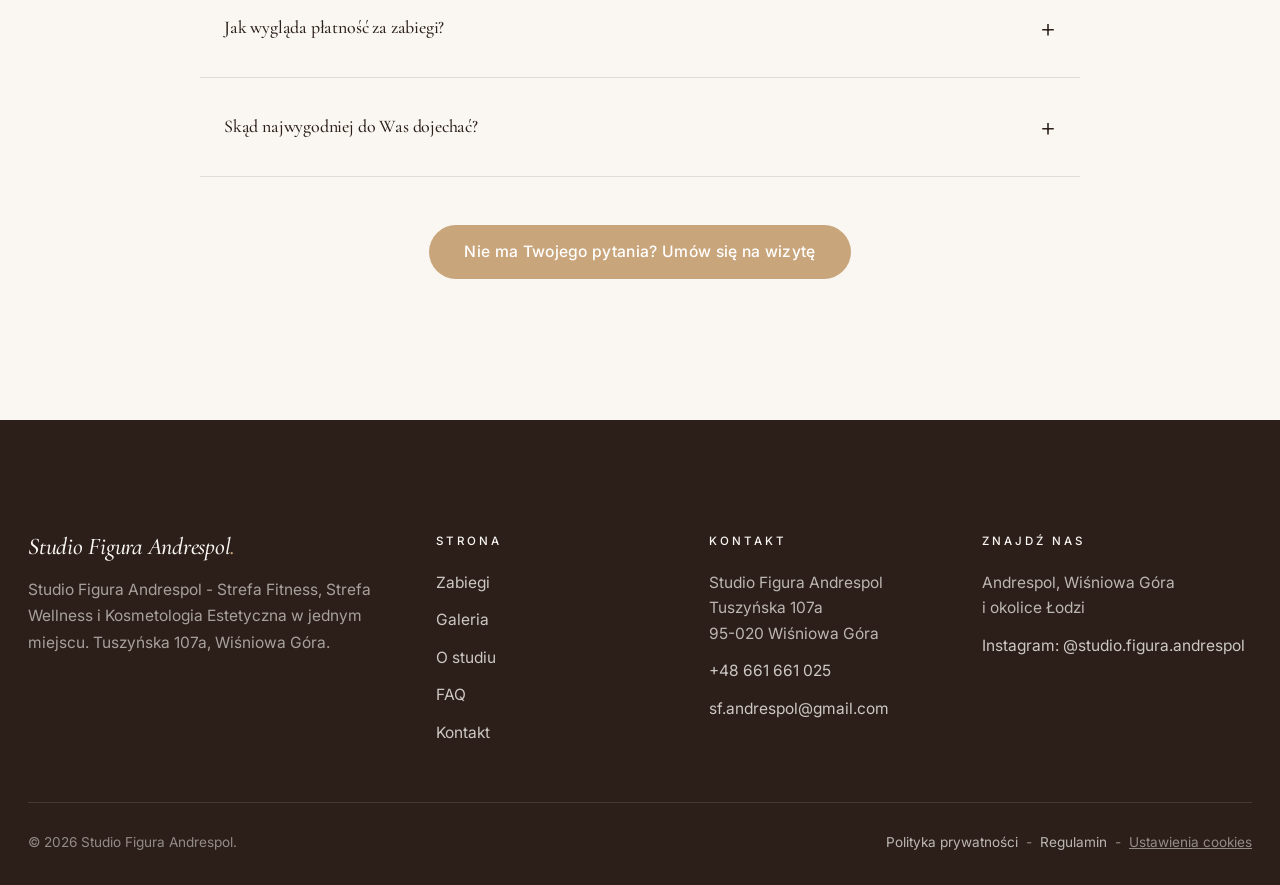
==== commit 16fc044a: "hero: pure brand gradient; nav: fix tablet height drift; brand: full "Studio Figura Andrespol" name " ====
--- a/faq.html
+++ b/faq.html
@@ -125,7 +125,7 @@
   <header class="nav" role="banner">
     <div class="container nav__inner">
       <a href="index.html" class="nav__logo" aria-label="Studio Figura Andrespol - strona główna">
-        <span class="nav__logo-mark">Studio Figura<span class="nav__logo-dot" aria-hidden="true">.</span></span>
+        <span class="nav__logo-mark">Studio Figura Andrespol<span class="nav__logo-dot" aria-hidden="true">.</span></span>
       </a>
       <nav aria-label="Główna nawigacja">
         <ul class="nav__links">
@@ -243,7 +243,7 @@
     <div class="container">
       <div class="footer__top">
         <div class="footer__brand">
-          <span class="nav__logo-mark">Studio Figura<span class="nav__logo-dot" aria-hidden="true">.</span></span>
+          <span class="nav__logo-mark">Studio Figura Andrespol<span class="nav__logo-dot" aria-hidden="true">.</span></span>
           <p>Studio Figura Andrespol - Strefa Fitness, Strefa Wellness i Kosmetologia Estetyczna w jednym miejscu. Tuszyńska 107a, Wiśniowa Góra.</p>
         </div>
         <div class="footer__col"><h5>Strona</h5>
@@ -281,6 +281,7 @@
     data-kontaktio
     data-client="sfa"
     data-backend="https://chatbot-backend-x2cy.onrender.com"
+    data-theme='{"headerBg":"#2C1F1A","headerText":"#FAF7F2","widgetBg":"#FAF7F2","inputBg":"#FFFFFF","inputText":"#2C1F1A","buttonBg":"#C9A57B","buttonText":"#FFFFFF","botBubbleBg":"#F0E8DD","botBubbleText":"#2C1F1A","userBubbleBg":"#C9A57B","userBubbleText":"#FFFFFF"}'
   ></script>
 </body>
 </html>
--- a/style.css
+++ b/style.css
@@ -46,7 +46,7 @@
   --radius-lg:   6px;
 
   --maxw:        1320px;
-  --nav-h:       80px;
+  --nav-h:       64px;
 
   --space-3:    8px;
   --space-4:   12px;
@@ -284,13 +284,16 @@
   align-items: center;
   justify-content: space-between;
   height: var(--nav-h);
+  min-height: var(--nav-h);
+  max-height: var(--nav-h);
+  box-sizing: border-box;
   gap: 24px;
 }
 @media (max-width: 920px) {
-  :root { --nav-h: 64px; }
+  :root { --nav-h: 56px; }
 }
 @media (max-width: 480px) {
-  :root { --nav-h: 60px; }
+  :root { --nav-h: 52px; }
 }
 .nav__logo {
   display: inline-flex;
@@ -303,17 +306,18 @@
   font-family: var(--font-display);
   font-style: italic;
   font-weight: 500;
-  font-size: 1.65rem;
+  font-size: 1.25rem;
   line-height: 1;
   letter-spacing: -0.01em;
   color: var(--text-primary);
   transition: color var(--t);
+  white-space: nowrap;
 }
 .nav__logo-dot {
   font-family: var(--font-display);
   font-style: italic;
   font-weight: 500;
-  font-size: 1.65rem;
+  font-size: 1.25rem;
   line-height: 1;
   color: var(--accent-primary);
   margin-left: 0;
@@ -897,19 +901,6 @@
   box-shadow: 0 0 0 3px rgba(139,94,60,0.12);
 }
 .field__hint { color: var(--ink-soft); font-size: 0.85rem; line-height: 1.5; }
-.field--file input[type="file"] {
-  padding: 12px 0;
-  background: transparent;
-  border: 0;
-  border-bottom: 1px dashed var(--line);
-  border-radius: 0;
-}
-.form--card .field--file input[type="file"] {
-  background: var(--bg);
-  border: 1px dashed var(--line);
-  border-radius: var(--radius);
-  padding: 12px 14px;
-}
 .form__submit { display: flex; align-items: center; gap: 18px; flex-wrap: wrap; padding-top: 8px; }
 .form__submit .field__hint { font-size: 0.85rem; }
 .field--consent { gap: 0; }
@@ -1119,8 +1110,8 @@
 @media (max-width: 900px) { .footer__top { grid-template-columns: 1fr 1fr; } }
 @media (max-width: 560px) { .footer__top { grid-template-columns: 1fr; } }
 .footer__brand { display: flex; flex-direction: column; gap: 18px; max-width: 36ch; }
-.footer__brand .nav__logo-mark { color: #FAF7F2; font-size: 1.7rem; }
-.footer__brand .nav__logo-dot  { color: var(--accent-primary); font-size: 1.7rem; }
+.footer__brand .nav__logo-mark { color: #FAF7F2; font-size: 1.5rem; white-space: nowrap; }
+.footer__brand .nav__logo-dot  { color: var(--accent-primary); font-size: 1.5rem; }
 .footer__brand p { color: rgba(250,247,242,0.6); font-size: 0.97rem; line-height: 1.7; }
 .footer__col h5 {
   font-family: var(--font-ui);
@@ -1421,7 +1412,7 @@
 }
 @media (max-width: 480px) {
   .container { padding: 0 18px; }
-  .nav__logo-mark, .nav__logo-dot { font-size: 1.2rem; }
+  .nav__logo-mark, .nav__logo-dot { font-size: 1rem; letter-spacing: -0.005em; }
   .lightbox { padding: 12px; }
   .lightbox__close { width: 40px; height: 40px; top: 12px; right: 12px; }
   .footer__bottom { flex-direction: column; align-items: flex-start; gap: 8px; }
@@ -1448,49 +1439,62 @@
    the full set of photography in place.
    ========================================================================== */
 
-/* --- Hero: animated gradient + decorative orbs + grain ------------------ */
+/* --- Hero: pure brand gradient + soft glow (no photo) ------------------- */
 .hero { background: #1d130e; }
 .hero__media {
   position: absolute;
   inset: 0;
   z-index: -2;
   overflow: hidden;
+  /* Pure brand-color gradient — no external imagery, paints instantly. */
   background:
-    radial-gradient(120% 80% at 18% 12%, rgba(232, 180, 160, 0.30) 0%, rgba(232, 180, 160, 0) 55%),
-    radial-gradient(90% 60% at 82% 88%, rgba(201, 165, 123, 0.32) 0%, rgba(201, 165, 123, 0) 55%),
-    linear-gradient(135deg, #8B5E3C 0%, #5A3A28 42%, #2C1F1A 100%);
-  background-size: 200% 200%, 200% 200%, 100% 100%;
-  animation: heroGradient 22s ease-in-out infinite alternate;
-  will-change: transform, background-position;
-}
-@keyframes heroGradient {
-  0%   { background-position: 0% 0%, 100% 100%, 0 0; }
-  100% { background-position: 30% 20%, 70% 80%, 0 0; }
+    radial-gradient(120% 90% at 78% 18%, rgba(232,180,160,0.28) 0%, rgba(232,180,160,0) 55%),
+    radial-gradient(100% 80% at 18% 88%, rgba(139,94,60,0.55) 0%, rgba(139,94,60,0) 60%),
+    linear-gradient(135deg, #6E4828 0%, #4A2F20 38%, #2C1F1A 72%, #1d130e 100%);
+}
+.hero__media::after {
+  /* Subtle vignette + bottom fade so the section blends into the page. */
+  content: "";
+  position: absolute;
+  inset: 0;
+  background:
+    radial-gradient(120% 80% at 50% 50%, transparent 55%, rgba(20,12,8,0.45) 100%),
+    linear-gradient(180deg, rgba(20,12,8,0) 60%, rgba(20,12,8,0.55) 100%);
+  pointer-events: none;
+}
+@media (max-width: 820px) {
+  /* On narrow screens use a more vertical gradient to keep the
+     headline area uniformly dark and the brand colour at the bottom. */
+  .hero__media {
+    background:
+      radial-gradient(140% 60% at 50% 100%, rgba(139,94,60,0.55) 0%, rgba(139,94,60,0) 65%),
+      linear-gradient(180deg, #2C1F1A 0%, #3a2418 55%, #1d130e 100%);
+  }
 }
 .hero__orb {
   position: absolute;
   border-radius: 50%;
-  filter: blur(70px);
-  opacity: 0.55;
+  filter: blur(80px);
+  opacity: 0.35;
   pointer-events: none;
   will-change: transform;
 }
 .hero__orb--a {
-  width: 520px; height: 520px;
-  top: -120px; left: -140px;
-  background: radial-gradient(circle, rgba(232,180,160,0.85) 0%, rgba(232,180,160,0) 70%);
+  width: 460px; height: 460px;
+  top: -140px; left: -160px;
+  background: radial-gradient(circle, rgba(232,180,160,0.75) 0%, rgba(232,180,160,0) 70%);
   animation: heroOrbA 16s ease-in-out infinite alternate;
 }
 .hero__orb--b {
-  width: 600px; height: 600px;
-  bottom: -180px; right: -160px;
-  background: radial-gradient(circle, rgba(201,165,123,0.7) 0%, rgba(201,165,123,0) 70%);
+  width: 540px; height: 540px;
+  bottom: -200px; right: -180px;
+  background: radial-gradient(circle, rgba(201,165,123,0.55) 0%, rgba(201,165,123,0) 70%);
   animation: heroOrbB 19s ease-in-out infinite alternate;
 }
 .hero__orb--c {
-  width: 360px; height: 360px;
-  top: 38%; left: 55%;
-  background: radial-gradient(circle, rgba(212,165,165,0.45) 0%, rgba(212,165,165,0) 70%);
+  width: 320px; height: 320px;
+  top: 32%; left: 8%;
+  background: radial-gradient(circle, rgba(212,165,165,0.35) 0%, rgba(212,165,165,0) 70%);
   animation: heroOrbC 24s ease-in-out infinite alternate;
 }
 @keyframes heroOrbA { from { transform: translate(0,0) scale(1);   } to { transform: translate(40px, 30px) scale(1.08); } }
@@ -1501,15 +1505,14 @@
   position: absolute;
   inset: 0;
   background:
-    linear-gradient(180deg, rgba(0,0,0,0) 35%, rgba(20,12,8,0.55) 100%),
-    radial-gradient(70% 50% at 50% 100%, rgba(20,12,8,0.45) 0%, transparent 70%);
+    linear-gradient(180deg, rgba(0,0,0,0) 55%, rgba(20,12,8,0.45) 100%);
   pointer-events: none;
 }
 .hero__grain {
   position: absolute;
   inset: 0;
   pointer-events: none;
-  opacity: 0.18;
+  opacity: 0.10;
   mix-blend-mode: overlay;
   background-image:
     radial-gradient(rgba(255,255,255,0.5) 1px, transparent 1px),
@@ -1529,38 +1532,6 @@
 }
 /* Disable old generic hero gradient overlay since hero__shine handles it */
 .hero::after { display: none; }
-
-/* Hero mini-stats */
-.hero__meta {
-  display: flex;
-  flex-wrap: wrap;
-  gap: clamp(20px, 4vw, 56px);
-  margin-top: clamp(36px, 5vw, 56px);
-  padding-top: clamp(28px, 4vw, 40px);
-  border-top: 1px solid rgba(250,247,242,0.18);
-  list-style: none;
-}
-.hero__meta li {
-  display: flex;
-  flex-direction: column;
-  gap: 4px;
-  color: rgba(250,247,242,0.85);
-}
-.hero__meta strong {
-  font-family: var(--font-display);
-  font-weight: 400;
-  font-size: clamp(1.6rem, 3vw, 2.2rem);
-  letter-spacing: -0.02em;
-  color: #FAF7F2;
-  line-height: 1.05;
-}
-.hero__meta span {
-  font-family: var(--font-ui);
-  font-size: 0.78rem;
-  letter-spacing: 0.18em;
-  text-transform: uppercase;
-  color: rgba(250,247,242,0.7);
-}
 
 /* Section heads can host an italic gradient phrase */
 .section__head h2 em {
@@ -1863,9 +1834,3 @@
   border: 1px solid rgba(255,255,255,0.25);
 }
 .brand-card__deco::after { inset: 32px; opacity: 0.7; }
-
-/* --- Mobile polish for hero meta --------------------------------------- */
-@media (max-width: 720px) {
-  .hero__meta { gap: 18px 28px; padding-top: 22px; }
-  .hero__meta li { flex: 1 1 calc(50% - 28px); min-width: 120px; }
-}
